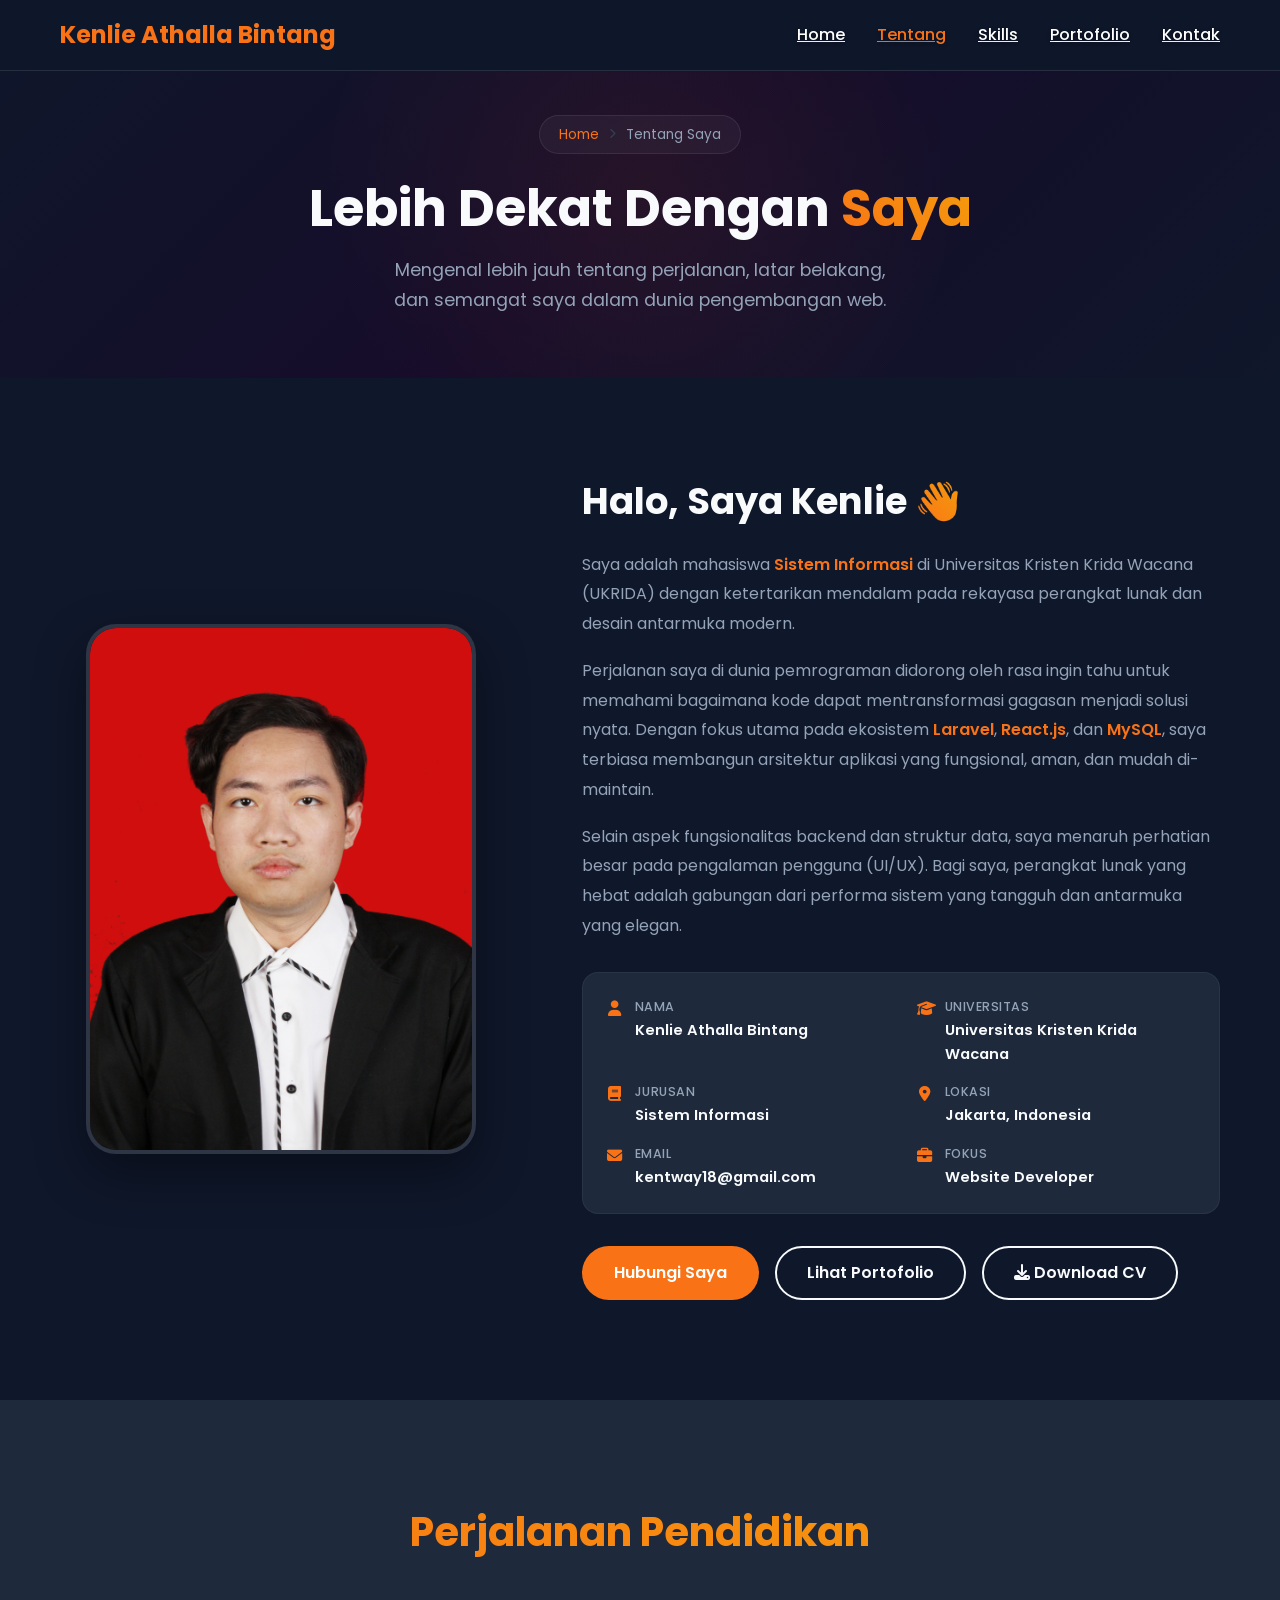
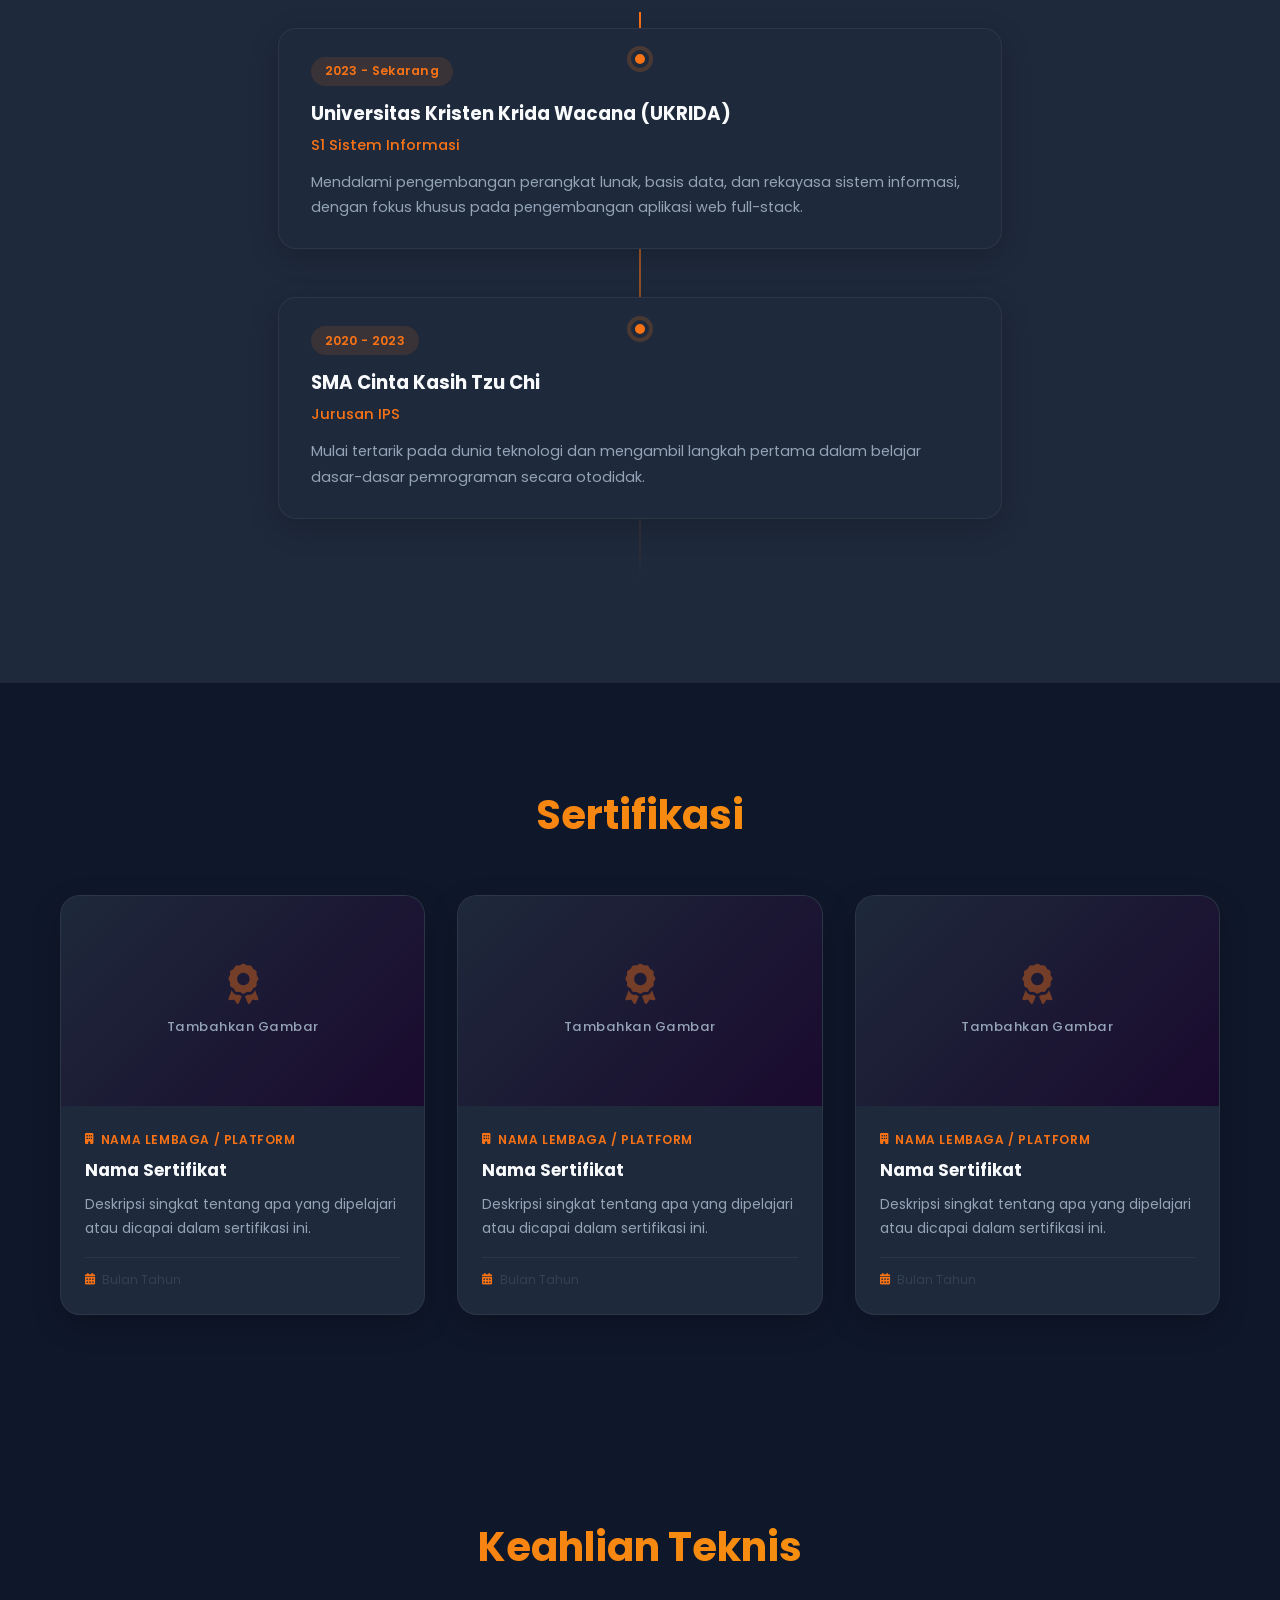
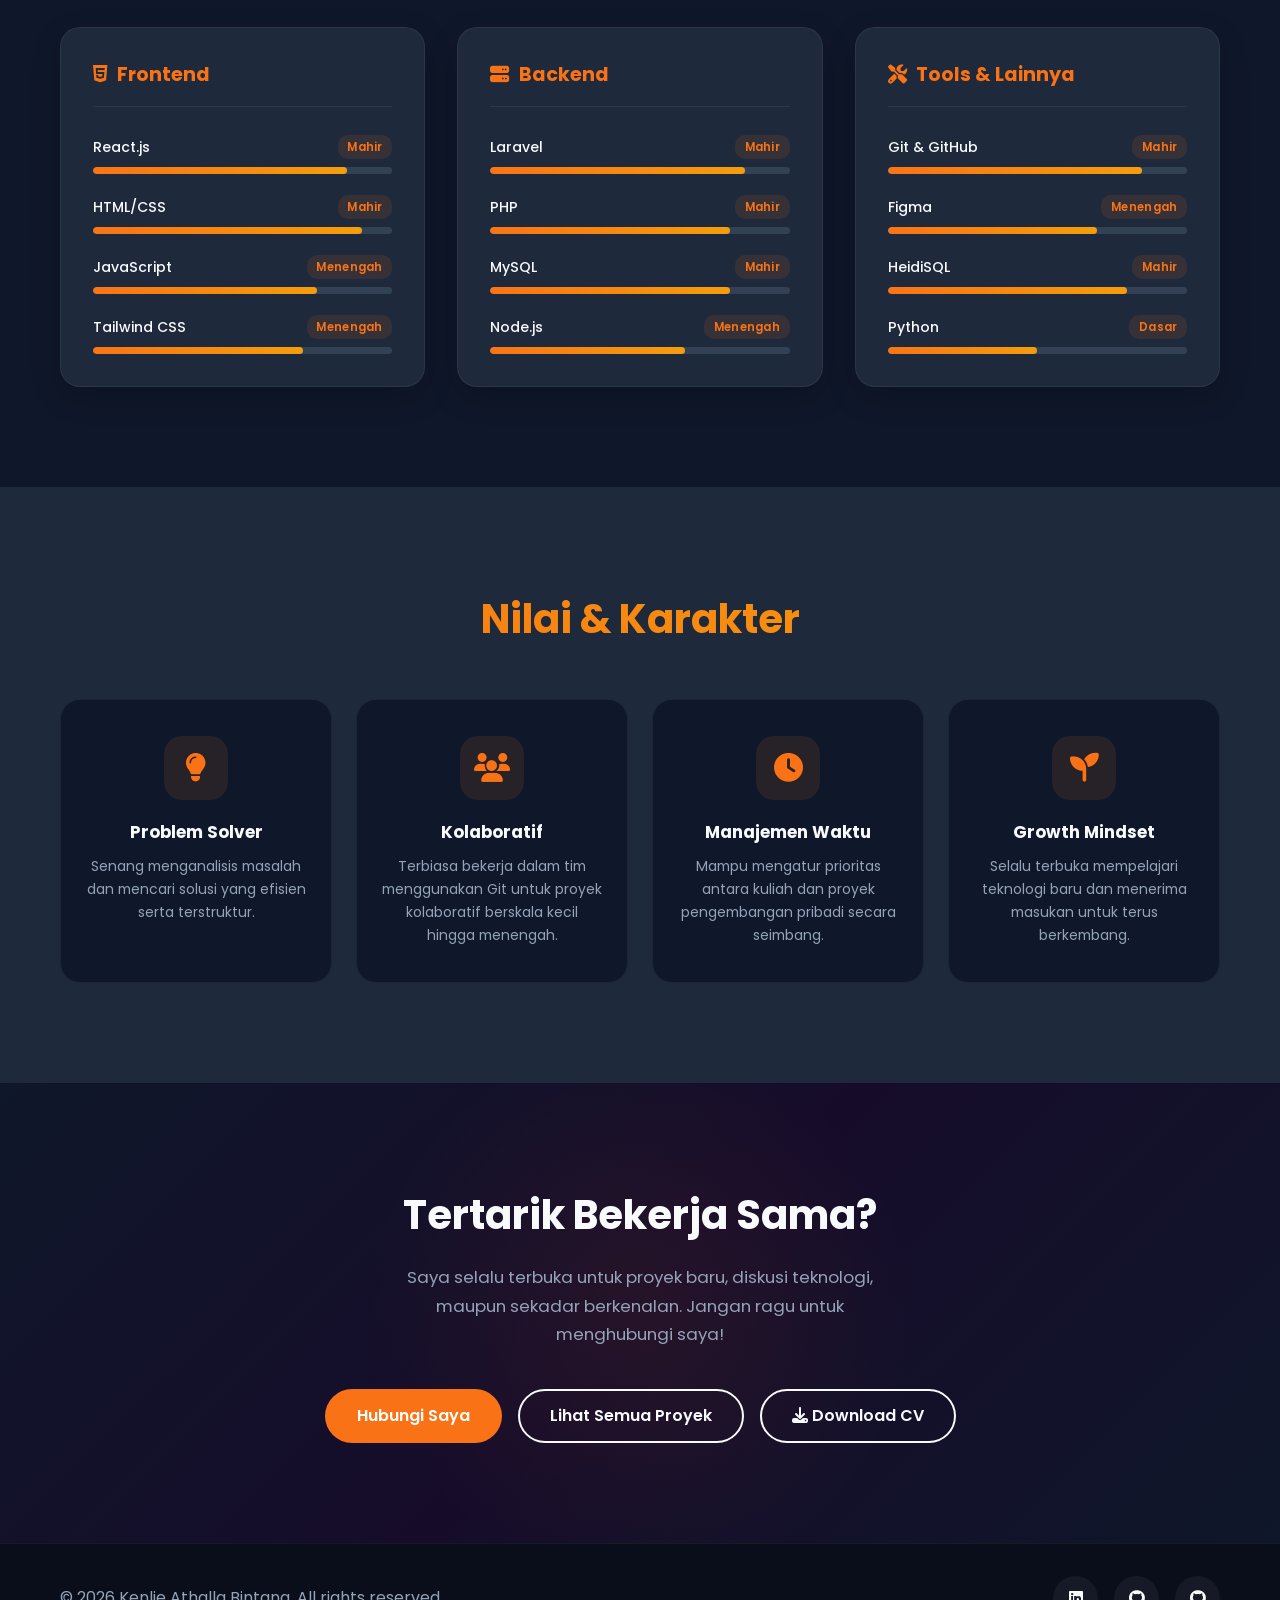
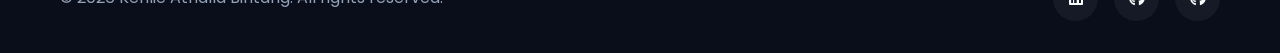
==== about.html @ d8c96e00 "added about and portfolio pages" ====
<!DOCTYPE html>
<html lang="id">
<head>
    <meta charset="UTF-8">
    <meta name="viewport" content="width=device-width, initial-scale=1.0">
    <title>Tentang Saya - Kenlie Athalla Bintang</title>
    <link href="https://cdnjs.cloudflare.com/ajax/libs/font-awesome/6.4.0/css/all.min.css" rel="stylesheet">
    <link rel="stylesheet" href="style.css">
    <link href="https://fonts.googleapis.com/css2?family=Poppins:wght@300;400;500;600;700&display=swap" rel="stylesheet">
</head>
<body>
    <!-- Navbar -->
    <nav class="navbar">
        <div class="nav-container">
            <div class="nav-logo">
                <a href="index.html">Kenlie Athalla Bintang</a>
            </div>
            <ul class="nav-menu">
                <li class="nav-item">
                    <a href="index.html" class="nav-link">Home</a>
                </li>
                <li class="nav-item">
                    <a href="about.html" class="nav-link active-page">Tentang</a>
                </li>
                <li class="nav-item">
                    <a href="index.html#skills" class="nav-link">Skills</a>
                </li>
                <li class="nav-item">
                    <a href="portfolio.html" class="nav-link">Portofolio</a>
                </li>
                <li class="nav-item">
                    <a href="index.html#contact" class="nav-link">Kontak</a>
                </li>
            </ul>
            <div class="hamburger">
                <span class="bar"></span>
                <span class="bar"></span>
                <span class="bar"></span>
            </div>
        </div>
    </nav>

    <!-- Page Hero -->
    <section class="page-hero">
        <div class="page-hero-content container">
            <div class="breadcrumb">
                <a href="index.html">Home</a> <i class="fas fa-chevron-right"></i> <span>Tentang Saya</span>
            </div>
            <h1>Lebih Dekat Dengan <span class="gradient-text">Saya</span></h1>
            <p>Mengenal lebih jauh tentang perjalanan, latar belakang, dan semangat saya dalam dunia pengembangan web.</p>
        </div>
    </section>

    <!-- Bio Section -->
    <section class="about-full-section">
        <div class="container">
            <div class="about-full-grid">
                <div class="about-full-image">
                    <div class="image-wrapper">
                        <img src="Images/Self-potrait/Foto_Kenlie_Jas.jpg" alt="Kenlie Athalla Bintang">
                    </div>
                </div>
                <div class="about-full-text">
                    <h2>Halo, Saya Kenlie <span class="gradient-text">👋</span></h2>
                    <p>
                        Saya adalah mahasiswa <span class="highlight">Sistem Informasi</span> di Universitas Kristen Krida Wacana
                        (UKRIDA) dengan ketertarikan mendalam pada rekayasa perangkat lunak dan desain antarmuka modern.
                    </p>
                    <p>
                        Perjalanan saya di dunia pemrograman didorong oleh rasa ingin tahu untuk memahami bagaimana kode dapat
                        mentransformasi gagasan menjadi solusi nyata. Dengan fokus utama pada ekosistem <span class="highlight">Laravel</span>,
                        <span class="highlight">React.js</span>, dan <span class="highlight">MySQL</span>, saya terbiasa membangun
                        arsitektur aplikasi yang fungsional, aman, dan mudah di-maintain.
                    </p>
                    <p>
                        Selain aspek fungsionalitas backend dan struktur data, saya menaruh perhatian besar pada pengalaman pengguna (UI/UX).
                        Bagi saya, perangkat lunak yang hebat adalah gabungan dari performa sistem yang tangguh dan antarmuka yang elegan.
                    </p>

                    <div class="about-info-grid">
                        <div class="about-info-item">
                            <i class="fas fa-user"></i>
                            <div>
                                <span>Nama</span>
                                <strong>Kenlie Athalla Bintang</strong>
                            </div>
                        </div>
                        <div class="about-info-item">
                            <i class="fas fa-graduation-cap"></i>
                            <div>
                                <span>Universitas</span>
                                <strong>Universitas Kristen Krida Wacana</strong>
                            </div>
                        </div>
                        <div class="about-info-item">
                            <i class="fas fa-book"></i>
                            <div>
                                <span>Jurusan</span>
                                <strong>Sistem Informasi</strong>
                            </div>
                        </div>
                        <div class="about-info-item">
                            <i class="fas fa-map-marker-alt"></i>
                            <div>
                                <span>Lokasi</span>
                                <strong>Jakarta, Indonesia</strong>
                            </div>
                        </div>
                        <div class="about-info-item">
                            <i class="fas fa-envelope"></i>
                            <div>
                                <span>Email</span>
                                <strong>kentway18@gmail.com</strong>
                            </div>
                        </div>
                        <div class="about-info-item">
                            <i class="fas fa-briefcase"></i>
                            <div>
                                <span>Fokus</span>
                                <strong>Website Developer</strong>
                            </div>
                        </div>
                    </div>

                    <div class="about-cta-buttons">
                        <a href="index.html#contact" class="btn btn-primary">Hubungi Saya</a>
                        <a href="portfolio.html" class="btn btn-secondary">Lihat Portofolio</a>
                        <a href="My-CV/CV_Kenlie.pdf" class="btn btn-secondary" download><i class="fas fa-download"></i> Download CV</a>
                    </div>
                </div>
            </div>
        </div>
    </section>

    <!-- Education Timeline -->
    <section class="education-section">
        <div class="container">
            <h2 class="section-title">Perjalanan Pendidikan</h2>
            <div class="timeline">
                <div class="timeline-item">
                    <div class="timeline-dot"></div>
                    <div class="timeline-content">
                        <span class="timeline-period">2023 - Sekarang</span>
                        <h3>Universitas Kristen Krida Wacana (UKRIDA)</h3>
                        <h4>S1 Sistem Informasi</h4>
                        <p>
                            Mendalami pengembangan perangkat lunak, basis data, dan rekayasa sistem informasi, dengan
                            fokus khusus pada pengembangan aplikasi web full-stack.
                        </p>
                    </div>
                </div>
                <div class="timeline-item">
                    <div class="timeline-dot"></div>
                    <div class="timeline-content">
                        <span class="timeline-period">2020 - 2023</span>
                        <h3>SMA Cinta Kasih Tzu Chi</h3>
                        <h4>Jurusan IPS</h4>
                        <p>
                            Mulai tertarik pada dunia teknologi dan mengambil langkah pertama dalam belajar dasar-dasar
                            pemrograman secara otodidak.
                        </p>
                    </div>
                </div>
            </div>
        </div>
    </section>

    <!-- Sertifikasi -->
    <section class="cert-section">
        <div class="container">
            <h2 class="section-title">Sertifikasi</h2>
            <div class="cert-grid">

                <!-- Sertifikat 1 — ganti src dengan path gambar nyata -->
                <div class="cert-card">
                    <div class="cert-img-wrap">
                        <img src="Images/Certificates/cert-1.jpg" alt="Sertifikat 1"
                             onerror="this.style.display='none'; this.nextElementSibling.style.display='flex';">
                        <div class="cert-placeholder">
                            <i class="fas fa-award"></i>
                            <span>Tambahkan Gambar</span>
                        </div>
                    </div>
                    <div class="cert-info">
                        <span class="cert-issuer"><i class="fas fa-building"></i> Nama Lembaga / Platform</span>
                        <h3 class="cert-title">Nama Sertifikat</h3>
                        <p class="cert-desc">Deskripsi singkat tentang apa yang dipelajari atau dicapai dalam sertifikasi ini.</p>
                        <span class="cert-date"><i class="fas fa-calendar-alt"></i> Bulan Tahun</span>
                    </div>
                </div>

                <!-- Sertifikat 2 -->
                <div class="cert-card">
                    <div class="cert-img-wrap">
                        <img src="Images/Certificates/cert-2.jpg" alt="Sertifikat 2"
                             onerror="this.style.display='none'; this.nextElementSibling.style.display='flex';">
                        <div class="cert-placeholder">
                            <i class="fas fa-award"></i>
                            <span>Tambahkan Gambar</span>
                        </div>
                    </div>
                    <div class="cert-info">
                        <span class="cert-issuer"><i class="fas fa-building"></i> Nama Lembaga / Platform</span>
                        <h3 class="cert-title">Nama Sertifikat</h3>
                        <p class="cert-desc">Deskripsi singkat tentang apa yang dipelajari atau dicapai dalam sertifikasi ini.</p>
                        <span class="cert-date"><i class="fas fa-calendar-alt"></i> Bulan Tahun</span>
                    </div>
                </div>

                <!-- Sertifikat 3 -->
                <div class="cert-card">
                    <div class="cert-img-wrap">
                        <img src="Images/Certificates/cert-3.jpg" alt="Sertifikat 3"
                             onerror="this.style.display='none'; this.nextElementSibling.style.display='flex';">
                        <div class="cert-placeholder">
                            <i class="fas fa-award"></i>
                            <span>Tambahkan Gambar</span>
                        </div>
                    </div>
                    <div class="cert-info">
                        <span class="cert-issuer"><i class="fas fa-building"></i> Nama Lembaga / Platform</span>
                        <h3 class="cert-title">Nama Sertifikat</h3>
                        <p class="cert-desc">Deskripsi singkat tentang apa yang dipelajari atau dicapai dalam sertifikasi ini.</p>
                        <span class="cert-date"><i class="fas fa-calendar-alt"></i> Bulan Tahun</span>
                    </div>
                </div>

            </div>
        </div>
    </section>

    <!-- Skills Full -->
    <section class="skills-full-section">
        <div class="container">
            <h2 class="section-title">Keahlian Teknis</h2>
            <div class="skills-full-grid">
                <div class="skill-full-card">
                    <h3><i class="fab fa-html5"></i> Frontend</h3>
                    <div class="skill-item">
                        <div class="skill-item-header">
                            <span>React.js</span>
                            <span class="skill-level-label">Mahir</span>
                        </div>
                        <div class="skill-bar-track"><div class="skill-bar-fill" data-width="85%"></div></div>
                    </div>
                    <div class="skill-item">
                        <div class="skill-item-header">
                            <span>HTML/CSS</span>
                            <span class="skill-level-label">Mahir</span>
                        </div>
                        <div class="skill-bar-track"><div class="skill-bar-fill" data-width="90%"></div></div>
                    </div>
                    <div class="skill-item">
                        <div class="skill-item-header">
                            <span>JavaScript</span>
                            <span class="skill-level-label">Menengah</span>
                        </div>
                        <div class="skill-bar-track"><div class="skill-bar-fill" data-width="75%"></div></div>
                    </div>
                    <div class="skill-item">
                        <div class="skill-item-header">
                            <span>Tailwind CSS</span>
                            <span class="skill-level-label">Menengah</span>
                        </div>
                        <div class="skill-bar-track"><div class="skill-bar-fill" data-width="70%"></div></div>
                    </div>
                </div>

                <div class="skill-full-card">
                    <h3><i class="fas fa-server"></i> Backend</h3>
                    <div class="skill-item">
                        <div class="skill-item-header">
                            <span>Laravel</span>
                            <span class="skill-level-label">Mahir</span>
                        </div>
                        <div class="skill-bar-track"><div class="skill-bar-fill" data-width="85%"></div></div>
                    </div>
                    <div class="skill-item">
                        <div class="skill-item-header">
                            <span>PHP</span>
                            <span class="skill-level-label">Mahir</span>
                        </div>
                        <div class="skill-bar-track"><div class="skill-bar-fill" data-width="80%"></div></div>
                    </div>
                    <div class="skill-item">
                        <div class="skill-item-header">
                            <span>MySQL</span>
                            <span class="skill-level-label">Mahir</span>
                        </div>
                        <div class="skill-bar-track"><div class="skill-bar-fill" data-width="80%"></div></div>
                    </div>
                    <div class="skill-item">
                        <div class="skill-item-header">
                            <span>Node.js</span>
                            <span class="skill-level-label">Menengah</span>
                        </div>
                        <div class="skill-bar-track"><div class="skill-bar-fill" data-width="65%"></div></div>
                    </div>
                </div>

                <div class="skill-full-card">
                    <h3><i class="fas fa-tools"></i> Tools & Lainnya</h3>
                    <div class="skill-item">
                        <div class="skill-item-header">
                            <span>Git & GitHub</span>
                            <span class="skill-level-label">Mahir</span>
                        </div>
                        <div class="skill-bar-track"><div class="skill-bar-fill" data-width="85%"></div></div>
                    </div>
                    <div class="skill-item">
                        <div class="skill-item-header">
                            <span>Figma</span>
                            <span class="skill-level-label">Menengah</span>
                        </div>
                        <div class="skill-bar-track"><div class="skill-bar-fill" data-width="70%"></div></div>
                    </div>
                    <div class="skill-item">
                        <div class="skill-item-header">
                            <span>HeidiSQL</span>
                            <span class="skill-level-label">Mahir</span>
                        </div>
                        <div class="skill-bar-track"><div class="skill-bar-fill" data-width="80%"></div></div>
                    </div>
                    <div class="skill-item">
                        <div class="skill-item-header">
                            <span>Python</span>
                            <span class="skill-level-label">Dasar</span>
                        </div>
                        <div class="skill-bar-track"><div class="skill-bar-fill" data-width="50%"></div></div>
                    </div>
                </div>
            </div>
        </div>
    </section>

    <!-- Achievements / Soft Skills -->
    <section class="achievements-section">
        <div class="container">
            <h2 class="section-title">Nilai &amp; Karakter</h2>
            <div class="achievements-grid">
                <div class="achievement-card">
                    <div class="icon-wrap"><i class="fas fa-lightbulb"></i></div>
                    <h3>Problem Solver</h3>
                    <p>Senang menganalisis masalah dan mencari solusi yang efisien serta terstruktur.</p>
                </div>
                <div class="achievement-card">
                    <div class="icon-wrap"><i class="fas fa-users"></i></div>
                    <h3>Kolaboratif</h3>
                    <p>Terbiasa bekerja dalam tim menggunakan Git untuk proyek kolaboratif berskala kecil hingga menengah.</p>
                </div>
                <div class="achievement-card">
                    <div class="icon-wrap"><i class="fas fa-clock"></i></div>
                    <h3>Manajemen Waktu</h3>
                    <p>Mampu mengatur prioritas antara kuliah dan proyek pengembangan pribadi secara seimbang.</p>
                </div>
                <div class="achievement-card">
                    <div class="icon-wrap"><i class="fas fa-seedling"></i></div>
                    <h3>Growth Mindset</h3>
                    <p>Selalu terbuka mempelajari teknologi baru dan menerima masukan untuk terus berkembang.</p>
                </div>
            </div>
        </div>
    </section>

    <!-- CTA Section -->
    <section class="about-cta-section">
        <div class="container about-cta-content">
            <h2>Tertarik Bekerja Sama?</h2>
            <p>Saya selalu terbuka untuk proyek baru, diskusi teknologi, maupun sekadar berkenalan. Jangan ragu untuk menghubungi saya!</p>
            <div class="cta-buttons">
                <a href="index.html#contact" class="btn btn-primary">Hubungi Saya</a>
                <a href="portfolio.html" class="btn btn-secondary">Lihat Semua Proyek</a>
                <a href="My-CV/CV_Kenlie.pdf" class="btn btn-secondary" download><i class="fas fa-download"></i> Download CV</a>
            </div>
        </div>
    </section>

    <!-- Footer -->
    <footer class="footer">
        <div class="container">
            <div class="footer-content">
                <p>&copy; 2026 Kenlie Athalla Bintang. All rights reserved.</p>
                <div class="social-links">
                    <a href="https://www.linkedin.com/in/kenlie-athalla-bintang"><i class="fab fa-linkedin"></i></a>
                    <a href="https://github.com/Kenlie422023014"><i class="fab fa-github"></i></a>
                    <a href="https://github.com/Flamez18"><i class="fab fa-github"></i></a>
                </div>
            </div>
        </div>
    </footer>

    <script>
        // Mobile Navigation Toggle
        const hamburger = document.querySelector('.hamburger');
        const navMenu = document.querySelector('.nav-menu');

        hamburger.addEventListener('click', () => {
            hamburger.classList.toggle('active');
            navMenu.classList.toggle('active');
        });

        document.querySelectorAll('.nav-link').forEach(n => n.addEventListener('click', () => {
            hamburger.classList.remove('active');
            navMenu.classList.remove('active');
        }));

        // Navbar scroll effect
        window.addEventListener('scroll', () => {
            const navbar = document.querySelector('.navbar');
            navbar.classList.toggle('scrolled', window.scrollY > 50);
        });

        // Animate skill bars on scroll (triggered by IntersectionObserver)
        const skillObserver = new IntersectionObserver((entries) => {
            entries.forEach(entry => {
                if (entry.isIntersecting) {
                    entry.target.querySelectorAll('.skill-bar-fill').forEach(fill => {
                        fill.style.width = fill.getAttribute('data-width') || '0%';
                    });
                    skillObserver.unobserve(entry.target);
                }
            });
        }, { threshold: 0.3 });

        document.querySelectorAll('.skill-full-card').forEach(card => skillObserver.observe(card));
    </script>
</body>
</html>
---- style.css ----
/* =========================================
   Variabel Tema Gelap (Midnight Orange)
========================================= */
:root {
    --bg-main: #0f172a;       /* Latar belakang utama (Sangat gelap) */
    --bg-alt: #1e293b;        /* Latar belakang alternatif untuk section */
    --bg-card: #1e293b;       /* Latar belakang kartu/form */
    --text-main: #f8fafc;     /* Teks utama (Putih pudar) */
    --text-muted: #94a3b8;    /* Teks redup */
    --primary: #f97316;       /* Warna aksen utama (Orange YuzuGo) */
    --primary-hover: #ea580c; /* Orange lebih gelap untuk efek hover */
    --accent-gradient: linear-gradient(45deg, #f97316, #f59e0b);
    --border-color: #334155;
}

* {
    margin: 0;
    padding: 0;
    box-sizing: border-box;
}

body {
    font-family: 'Poppins', sans-serif;
    line-height: 1.6;
    color: var(--text-main);
    background-color: var(--bg-main);
    overflow-x: hidden;
}

.container {
    max-width: 1200px;
    margin: 0 auto;
    padding: 0 20px;
}

/* =========================================
   Navbar
========================================= */
.navbar {
    position: fixed;
    top: 0;
    width: 100%;
    background: rgba(15, 23, 42, 0.98);
    backdrop-filter: blur(10px);
    z-index: 1000;
    padding: 1rem 0;
    transition: all 0.3s ease;
    border-bottom: 1px solid rgba(255, 255, 255, 0.1);
}

.nav-container {
    max-width: 1200px;
    margin: 0 auto;
    padding: 0 20px;
    display: flex;
    justify-content: space-between;
    align-items: center;
}

.nav-logo a {
    font-size: 1.5rem;
    font-weight: 700;
    color: var(--primary);
    text-decoration: none;
}

.nav-menu {
    display: flex;
    list-style: none;
    gap: 2rem;
}

.nav-link {
    color: #ffffff !important; /* Paksa warna putih terang */
    font-size: 1rem;
    font-weight: 500;
    opacity: 1 !important; /* Pastikan tidak transparan */
    text-shadow: 0 2px 4px rgba(0,0,0,0.3); /* Tambahkan bayangan agar lebih tajam */
}

.nav-link:hover {
    color: #f97316 !important; /* Berubah jadi orange saat disentuh kursor */
}

.nav-link::after {
    content: '';
    position: absolute;
    width: 0;
    height: 2px;
    bottom: -5px;
    left: 0;
    background: var(--primary);
    transition: width 0.3s ease;
}

.nav-link:hover::after {
    width: 100%;
}

.hamburger {
    display: none;
    flex-direction: column;
    cursor: pointer;
}

.bar {
    width: 25px;
    height: 3px;
    background: var(--text-main);
    margin: 3px 0;
    transition: 0.3s;
}

/* =========================================
   Hero Section & Image Fixes
========================================= */
.hero {
    min-height: 100vh;
    display: flex;
    align-items: center;
    background: var(--bg-main);
    padding-top: 80px;
}

.hero-container {
    max-width: 1200px;
    margin: 0 auto;
    padding: 0 20px;
    display: grid;
    grid-template-columns: 1.2fr 0.8fr; /* Teks sedikit lebih lebar */
    gap: 4rem;
    align-items: center;
}

.hero-title {
    font-size: 3.5rem;
    font-weight: 700;
    margin-bottom: 1.5rem;
    line-height: 1.2;
}

.gradient-text {
    background: var(--accent-gradient);
    -webkit-background-clip: text;
    -webkit-text-fill-color: transparent;
    background-clip: text;
}

.hero-subtitle {
    font-size: 1.2rem;
    margin-bottom: 2rem;
    color: var(--text-muted);
}

.hero-buttons {
    display: flex;
    gap: 1rem;
}

.btn {
    padding: 12px 30px;
    border-radius: 50px;
    text-decoration: none;
    font-weight: 600;
    transition: all 0.3s ease;
    border: 2px solid transparent;
    display: inline-block;
}

.btn-primary {
    background: var(--primary);
    color: white;
}

.btn-primary:hover {
    background: transparent;
    color: var(--primary);
    border-color: var(--primary);
    transform: translateY(-2px);
}

.btn-secondary {
    background: transparent;
    color: var(--text-main);
    border-color: var(--text-main);
}

.btn-secondary:hover {
    background: var(--text-main);
    color: var(--bg-main);
}

/* Container Gambar Responsif */
.hero-image, .about-image {
    display: flex;
    justify-content: center;
    align-items: center;
}

/* Container Gambar Hero */
.image-wrapper {
    width: 100%;
    max-width: 400px; /* Batas lebar maksimal */
    height: 500px;    /* Batas tinggi maksimal agar tidak menabrak navbar */
    display: flex;
    justify-content: center;
    align-items: center;
    overflow: hidden;
    border-radius: 30px;
    background: rgba(255, 255, 255, 0.03); /* Background tipis agar terlihat rapi */
    box-shadow: 0 20px 50px rgba(0,0,0,0.4);
    border: 4px solid rgba(255, 255, 255, 0.1);
}

.img-hero {
    width: 100%;
    height: 100%;
    /* Menggunakan contain agar seluruh foto Kenlie terlihat 
       tanpa terpotong dan tetap berada di dalam kotak 500px */
    object-fit: contain; 
    display: block;
}

/* =========================================
   Section Common
========================================= */
section {
    padding: 100px 0;
}

.section-title {
    font-size: 2.5rem;
    text-align: center;
    margin-bottom: 3rem;
    background: var(--accent-gradient);
    -webkit-background-clip: text;
    -webkit-text-fill-color: transparent;
    background-clip: text;
}

/* =========================================
   About Section
========================================= */
.about {
    background: var(--bg-alt);
}

.about-content {
    display: grid;
    grid-template-columns: 1fr 1fr;
    gap: 4rem;
    align-items: flex-start;
}

.about-text p {
    font-size: 1.1rem;
    margin-bottom: 2rem;
    color: var(--text-muted);
}

.about-stats {
    display: flex;
    gap: 2rem;
}

.stat {
    text-align: center;
}

.stat h3 {
    font-size: 2rem;
    color: var(--primary);
    margin-bottom: 0.5rem;
}

.stat p {
    color: var(--text-muted);
    font-size: 0.9rem;
    margin: 0;
}

/* Container Gambar About */
.image-wrapper.large {
    width: 100%;
    max-width: 350px;
    height: 450px; /* Kita batasi tingginya agar tidak terlalu memanjang ke bawah */
    display: flex;
    justify-content: center;
    align-items: center;
    border-radius: 20px;
    background: rgba(15, 23, 42, 0.5); /* Background samar jika foto lebih ramping dari kotaknya */
}

.img-about {
    width: 100%;
    height: 100%;
    max-height: 450px;
    border-radius: 20px;
    object-fit: contain; /* Ini kuncinya: Menampilkan 100% foto utuh tanpa memotong */
}

/* =========================================
   Skills Section
========================================= */
.skills {
    background: var(--bg-main);
}

.skills-grid {
    display: grid;
    grid-template-columns: repeat(auto-fit, minmax(320px, 1fr));
    gap: 2rem;
}

.skill-category {
    background: var(--bg-card);
    padding: 2rem;
    border-radius: 20px;
    box-shadow: 0 10px 30px rgba(0,0,0,0.2);
    border: 1px solid rgba(255, 255, 255, 0.05);
}

.skill-category h3 {
    font-size: 1.5rem;
    margin-bottom: 1.5rem;
    color: var(--primary);
}

.skill-category h3 i {
    margin-right: 0.5rem;
}

.skill-bar {
    margin-bottom: 1rem;
}

.skill-bar span {
    display: block;
    margin-bottom: 0.5rem;
    font-weight: 500;
}

.progress {
    height: 8px;
    background: var(--border-color);
    border-radius: 4px;
    overflow: hidden;
    position: relative;
}

.progress::after {
    content: '';
    position: absolute;
    top: 0;
    left: 0;
    height: 100%;
    background: var(--accent-gradient);
    border-radius: 4px;
    width: 0;
    transition: width 2s ease-in-out;
}

.skill-tags {
    display: flex;
    flex-wrap: wrap;
    gap: 0.5rem;
}

.tag {
    background: var(--border-color);
    color: var(--text-main);
    padding: 0.5rem 1rem;
    border-radius: 20px;
    font-size: 0.9rem;
    font-weight: 500;
}

/* =========================================
   Portfolio Section
========================================= */
.portfolio {
    background: var(--bg-alt);
}

.portfolio-grid {
    display: grid;
    grid-template-columns: repeat(auto-fit, minmax(320px, 1fr));
    gap: 2rem;
}

.portfolio-card {
    position: relative;
    border-radius: 20px;
    overflow: hidden;
    background: var(--bg-card);
    box-shadow: 0 10px 30px rgba(0,0,0,0.2);
    transition: transform 0.3s ease;
    border: 1px solid rgba(255, 255, 255, 0.05);
}

.portfolio-card:hover {
    transform: translateY(-10px);
}

.portfolio-card img {
    width: 100%;
    height: 250px;
    object-fit: cover;
}

.portfolio-overlay {
    position: absolute;
    bottom: 0;
    left: 0;
    right: 0;
    background: linear-gradient(transparent, rgba(15, 23, 42, 0.95));
    color: white;
    padding: 2rem;
    transform: translateY(100%);
    transition: transform 0.3s ease;
}

.portfolio-card:hover .portfolio-overlay {
    transform: translateY(0);
}

.tech-stack {
    font-size: 0.85rem;
    color: var(--primary);
    margin: 0.5rem 0;
}

.portfolio-links {
    display: flex;
    gap: 1rem;
    margin-top: 1rem;
}

.link {
    width: 45px;
    height: 45px;
    background: rgba(255, 255, 255, 0.1);
    border-radius: 50%;
    display: flex;
    align-items: center;
    justify-content: center;
    color: white;
    text-decoration: none;
    transition: all 0.3s ease;
    backdrop-filter: blur(10px);
}

.link:hover {
    background: var(--primary);
    transform: translateY(-3px);
}

/* Memastikan area gambar portofolio selalu terlihat */
.portfolio-card img {
    width: 100%;
    height: 200px;
    object-fit: cover;
    display: block;
    background-color: #1e293b; /* Warna cadangan jika gambar gagal load */
}

/* =========================================
   Contact Section
========================================= */
.contact {
    padding: 100px 0;
    background-color: var(--bg-main);
    text-align: center; /* Membuat judul ke tengah */
}

.contact-center-wrapper {
    display: flex;
    justify-content: center;
    align-items: center;
    gap: 50px; /* Jarak antar item kontak */
    margin-top: 50px;
    flex-wrap: wrap; /* Agar responsif di HP */
}

.contact-info-item {
    display: flex;
    flex-direction: column; /* Icon di atas, teks di bawah */
    align-items: center;
    gap: 15px;
    min-width: 200px;
}

.contact-info-item i {
    font-size: 2rem;
    color: var(--primary);
    background: rgba(249, 115, 22, 0.1);
    padding: 20px;
    border-radius: 50%;
    transition: 0.3s;
}

.contact-info-item:hover i {
    transform: translateY(-10px);
    background: var(--primary);
    color: white;
}

.info-text span {
    display: block;
    font-weight: bold;
    color: var(--primary);
    text-transform: uppercase;
    font-size: 0.8rem;
    letter-spacing: 1px;
}

.info-text p {
    color: var(--text-main);
    font-size: 1.1rem;
    margin-top: 5px;
}


/* =========================================
   Footer
========================================= */
.footer {
    background: #090e1a; /* Sangat gelap */
    color: var(--text-muted);
    text-align: center;
    padding: 2rem 0;
    border-top: 1px solid rgba(255, 255, 255, 0.05);
}

.footer-content {
    display: flex;
    justify-content: space-between;
    align-items: center;
}

.social-links {
    display: flex;
    gap: 1rem;
}

.social-links a {
    width: 45px;
    height: 45px;
    background: rgba(255, 255, 255, 0.05);
    border-radius: 50%;
    display: flex;
    align-items: center;
    justify-content: center;
    color: var(--text-main);
    text-decoration: none;
    transition: all 0.3s ease;
}

.social-links a:hover {
    background: var(--primary);
    color: white;
    transform: translateY(-3px);
}

/* =========================================
   Responsive Breakpoints
========================================= */
@media (max-width: 768px) {
    .hamburger {
        display: flex;
    }
    
    .nav-menu {
        position: fixed;
        left: -100%;
        top: 70px;
        flex-direction: column;
        background-color: var(--bg-alt);
        width: 100%;
        text-align: center;
        transition: 0.3s;
        box-shadow: 0 10px 27px rgba(0,0,0,0.5);
        padding: 2rem 0;
        border-bottom: 1px solid rgba(255, 255, 255, 0.05);
    }
    
    .nav-menu.active {
        left: 0;
    }
    
    .hero-container, .about-content, .contact-content {
        grid-template-columns: 1fr;
        text-align: center;
        gap: 2rem;
    }

    .image-wrapper, .image-wrapper.large {
        max-width: 280px;
        margin: 0 auto;
    }
    
    .hero-title {
        font-size: 2.5rem;
    }
    
    .about-stats {
        justify-content: center;
    }
    
    .hero-buttons {
        justify-content: center;
        flex-wrap: wrap;
    }

    .contact-item {
        justify-content: center;
        text-align: center;
        flex-direction: column;
        align-items: center;
    }
    
    .footer-content {
        flex-direction: column;
        gap: 1rem;
    }
}

/* Responsif: Perkecil di HP agar tidak memenuhi layar */
@media (max-width: 768px) {
    .image-wrapper {
        height: 350px;
        max-width: 280px;
        margin: 0 auto;
    }
}

/* =========================================
   Index - Tombol Learn More & Portfolio Header
========================================= */
.btn-learn-more {
    display: inline-flex;
    align-items: center;
    gap: 0.5rem;
    margin-top: 1.5rem;
    color: var(--primary);
    text-decoration: none;
    font-weight: 600;
    font-size: 0.95rem;
    transition: gap 0.3s ease;
}

.btn-learn-more:hover {
    gap: 1rem;
}

.btn-learn-more i {
    font-size: 0.85rem;
    transition: transform 0.3s ease;
}

.btn-learn-more:hover i {
    transform: translateX(5px);
}

.portfolio-section-header {
    display: flex;
    justify-content: space-between;
    align-items: center;
    margin-bottom: 3rem;
    padding: 0 2rem;
}

.portfolio-section-header h2 {
    font-size: 2.5rem;
    font-weight: 700;
    background: var(--accent-gradient);
    -webkit-background-clip: text;
    -webkit-text-fill-color: transparent;
    background-clip: text;
}

.btn-view-all {
    display: inline-flex;
    align-items: center;
    gap: 0.5rem;
    padding: 0.7rem 1.5rem;
    border: 2px solid var(--primary);
    color: var(--primary);
    border-radius: 50px;
    text-decoration: none;
    font-weight: 600;
    font-size: 0.9rem;
    white-space: nowrap;
    transition: all 0.3s ease;
}

.btn-view-all:hover {
    background: var(--primary);
    color: white;
    transform: translateY(-2px);
}

/* =========================================
   Shared - Inner Page Hero
========================================= */
.page-hero {
    min-height: 42vh;
    display: flex;
    align-items: center;
    justify-content: center;
    background: linear-gradient(135deg, var(--bg-main) 0%, #160c2a 50%, var(--bg-main) 100%);
    padding-top: 100px;
    padding-bottom: 3rem;
    position: relative;
    overflow: hidden;
    text-align: center;
}

.page-hero::before {
    content: '';
    position: absolute;
    width: 700px;
    height: 700px;
    background: radial-gradient(circle, rgba(249, 115, 22, 0.07) 0%, transparent 65%);
    top: 50%;
    left: 50%;
    transform: translate(-50%, -50%);
    pointer-events: none;
}

.page-hero-content {
    position: relative;
    z-index: 1;
}

.page-hero h1 {
    font-size: 3.2rem;
    font-weight: 700;
    margin-bottom: 1rem;
    line-height: 1.2;
}

.page-hero p {
    color: var(--text-muted);
    font-size: 1.1rem;
    max-width: 520px;
    margin: 0 auto;
    line-height: 1.7;
}

.breadcrumb {
    display: inline-flex;
    align-items: center;
    gap: 0.6rem;
    color: var(--text-muted);
    font-size: 0.85rem;
    margin-bottom: 1.5rem;
    background: rgba(255,255,255,0.04);
    padding: 0.5rem 1.2rem;
    border-radius: 50px;
    border: 1px solid rgba(255,255,255,0.08);
}

.breadcrumb a {
    color: var(--primary);
    text-decoration: none;
    transition: opacity 0.2s;
}

.breadcrumb a:hover {
    opacity: 0.8;
}

.breadcrumb i {
    font-size: 0.65rem;
    color: var(--border-color);
}

.nav-link.active-page {
    color: var(--primary) !important;
}

/* =========================================
   About Page - Bio Section
========================================= */
.about-full-section {
    background: var(--bg-main);
}

.about-full-grid {
    display: grid;
    grid-template-columns: 0.9fr 1.3fr;
    gap: 5rem;
    align-items: center;
}

.about-full-image {
    display: flex;
    justify-content: center;
}

.about-full-image .image-wrapper {
    height: 530px;
    max-width: 390px;
    width: 100%;
}

.about-full-image .image-wrapper img {
    width: 100%;
    height: 100%;
    object-fit: cover;
    border-radius: 26px;
    display: block;
}

.about-full-text h2 {
    font-size: 2.3rem;
    font-weight: 700;
    margin-bottom: 1.5rem;
    line-height: 1.3;
}

.about-full-text p {
    color: var(--text-muted);
    font-size: 1rem;
    line-height: 1.85;
    margin-bottom: 1.1rem;
}

.about-full-text .highlight {
    color: var(--primary);
    font-weight: 600;
}

.about-info-grid {
    display: grid;
    grid-template-columns: 1fr 1fr;
    gap: 1rem 2rem;
    margin: 2rem 0;
    padding: 1.5rem;
    background: var(--bg-alt);
    border-radius: 16px;
    border: 1px solid rgba(255,255,255,0.05);
}

.about-info-item {
    display: flex;
    align-items: flex-start;
    gap: 0.75rem;
}

.about-info-item i {
    color: var(--primary);
    font-size: 0.95rem;
    margin-top: 4px;
    flex-shrink: 0;
    width: 16px;
    text-align: center;
}

.about-info-item span {
    color: var(--text-muted);
    font-size: 0.78rem;
    display: block;
    text-transform: uppercase;
    letter-spacing: 0.5px;
    font-weight: 500;
}

.about-info-item strong {
    color: var(--text-main);
    font-size: 0.92rem;
    font-weight: 600;
    display: block;
    margin-top: 2px;
}

.about-cta-buttons {
    display: flex;
    gap: 1rem;
    flex-wrap: wrap;
    margin-top: 2rem;
}

/* =========================================
   Education Timeline
========================================= */
.education-section {
    background: var(--bg-alt);
}

.timeline {
    position: relative;
    max-width: 820px;
    margin: 0 auto;
    padding: 1rem 0;
}

.timeline::before {
    content: '';
    position: absolute;
    left: 50%;
    transform: translateX(-50%);
    width: 2px;
    height: 100%;
    background: linear-gradient(to bottom, var(--primary), transparent);
    top: 0;
}

.timeline-item {
    display: flex;
    align-items: flex-start;
    gap: 0;
    margin-bottom: 3rem;
    position: relative;
}

.timeline-content {
    flex: 1;
    background: var(--bg-card);
    padding: 1.75rem 2rem;
    border-radius: 18px;
    border: 1px solid rgba(255, 255, 255, 0.06);
    box-shadow: 0 8px 30px rgba(0,0,0,0.2);
    transition: transform 0.3s ease, border-color 0.3s ease;
    margin: 0 3rem;
}

.timeline-content:hover {
    transform: translateY(-5px);
    border-color: rgba(249, 115, 22, 0.25);
}

.timeline-dot {
    position: absolute;
    left: 50%;
    transform: translateX(-50%);
    width: 18px;
    height: 18px;
    background: var(--primary);
    border-radius: 50%;
    border: 4px solid var(--bg-alt);
    box-shadow: 0 0 0 4px rgba(249, 115, 22, 0.2);
    top: 1.4rem;
    z-index: 1;
    flex-shrink: 0;
}

.timeline-period {
    display: inline-block;
    background: rgba(249, 115, 22, 0.12);
    color: var(--primary);
    padding: 0.28rem 0.85rem;
    border-radius: 20px;
    font-size: 0.78rem;
    font-weight: 600;
    margin-bottom: 0.8rem;
    letter-spacing: 0.3px;
}

.timeline-content h3 {
    font-size: 1.15rem;
    font-weight: 700;
    margin-bottom: 0.35rem;
    color: var(--text-main);
}

.timeline-content h4 {
    color: var(--primary);
    font-size: 0.92rem;
    font-weight: 500;
    margin-bottom: 0.8rem;
}

.timeline-content p {
    color: var(--text-muted);
    font-size: 0.9rem;
    line-height: 1.75;
}

/* =========================================
   Skills Full (About Page)
========================================= */
.skills-full-section {
    background: var(--bg-main);
}

.skills-full-grid {
    display: grid;
    grid-template-columns: repeat(auto-fit, minmax(320px, 1fr));
    gap: 2rem;
}

.skill-full-card {
    background: var(--bg-card);
    padding: 2rem;
    border-radius: 20px;
    border: 1px solid rgba(255,255,255,0.06);
    box-shadow: 0 10px 30px rgba(0,0,0,0.2);
    transition: transform 0.3s ease;
}

.skill-full-card:hover {
    transform: translateY(-4px);
}

.skill-full-card h3 {
    font-size: 1.2rem;
    color: var(--primary);
    margin-bottom: 1.75rem;
    display: flex;
    align-items: center;
    gap: 0.6rem;
    padding-bottom: 1rem;
    border-bottom: 1px solid rgba(255,255,255,0.06);
}

.skill-item {
    margin-bottom: 1.3rem;
}

.skill-item:last-child {
    margin-bottom: 0;
}

.skill-item-header {
    display: flex;
    justify-content: space-between;
    align-items: center;
    margin-bottom: 0.5rem;
}

.skill-item-header span:first-child {
    font-size: 0.88rem;
    font-weight: 500;
    color: var(--text-main);
}

.skill-level-label {
    font-size: 0.72rem;
    color: var(--primary);
    font-weight: 600;
    background: rgba(249, 115, 22, 0.1);
    padding: 0.18rem 0.6rem;
    border-radius: 10px;
    letter-spacing: 0.3px;
}

.skill-bar-track {
    height: 7px;
    background: var(--border-color);
    border-radius: 4px;
    overflow: hidden;
}

.skill-bar-fill {
    height: 100%;
    background: var(--accent-gradient);
    border-radius: 4px;
    width: 0;
    transition: width 1.5s cubic-bezier(0.4, 0, 0.2, 1);
}

/* =========================================
   Achievements / Soft Skills (About Page)
========================================= */
.achievements-section {
    background: var(--bg-alt);
}

.achievements-grid {
    display: grid;
    grid-template-columns: repeat(auto-fit, minmax(220px, 1fr));
    gap: 1.5rem;
}

.achievement-card {
    background: var(--bg-main);
    padding: 2.2rem 1.5rem;
    border-radius: 20px;
    text-align: center;
    border: 1px solid rgba(255,255,255,0.06);
    transition: transform 0.3s ease, border-color 0.3s ease, box-shadow 0.3s ease;
}

.achievement-card:hover {
    transform: translateY(-7px);
    border-color: rgba(249, 115, 22, 0.3);
    box-shadow: 0 20px 40px rgba(0,0,0,0.3);
}

.achievement-card .icon-wrap {
    width: 64px;
    height: 64px;
    background: rgba(249, 115, 22, 0.1);
    border-radius: 18px;
    display: flex;
    align-items: center;
    justify-content: center;
    margin: 0 auto 1.2rem;
    transition: background 0.3s ease;
}

.achievement-card:hover .icon-wrap {
    background: rgba(249, 115, 22, 0.2);
}

.achievement-card i {
    font-size: 1.8rem;
    color: var(--primary);
}

.achievement-card h3 {
    font-size: 1.05rem;
    font-weight: 700;
    margin-bottom: 0.6rem;
    color: var(--text-main);
}

.achievement-card p {
    color: var(--text-muted);
    font-size: 0.87rem;
    line-height: 1.65;
}

/* =========================================
   About CTA Section
========================================= */
.about-cta-section {
    background: linear-gradient(135deg, var(--bg-main) 0%, #160c2a 50%, var(--bg-main) 100%);
    text-align: center;
    position: relative;
    overflow: hidden;
}

.about-cta-section::before {
    content: '';
    position: absolute;
    width: 600px;
    height: 600px;
    background: radial-gradient(circle, rgba(249, 115, 22, 0.07) 0%, transparent 65%);
    top: 50%;
    left: 50%;
    transform: translate(-50%, -50%);
    pointer-events: none;
}

.about-cta-content {
    position: relative;
    z-index: 1;
}

.about-cta-content h2 {
    font-size: 2.5rem;
    font-weight: 700;
    margin-bottom: 1rem;
}

.about-cta-content p {
    color: var(--text-muted);
    font-size: 1.05rem;
    margin-bottom: 2.5rem;
    max-width: 520px;
    margin-left: auto;
    margin-right: auto;
    line-height: 1.7;
}

.cta-buttons {
    display: flex;
    gap: 1rem;
    justify-content: center;
    flex-wrap: wrap;
}

/* =========================================
   Portfolio Full Page
========================================= */
.portfolio-page-main {
    background: var(--bg-main);
    min-height: 60vh;
}

.filter-bar {
    display: flex;
    justify-content: center;
    flex-wrap: wrap;
    gap: 0.75rem;
    margin-bottom: 3.5rem;
}

.filter-btn {
    padding: 0.6rem 1.5rem;
    border: 2px solid var(--border-color);
    background: transparent;
    color: var(--text-muted);
    border-radius: 50px;
    font-family: 'Poppins', sans-serif;
    font-size: 0.88rem;
    font-weight: 500;
    cursor: pointer;
    transition: all 0.3s ease;
}

.filter-btn:hover {
    border-color: rgba(249, 115, 22, 0.5);
    color: var(--text-main);
}

.filter-btn.active {
    border-color: var(--primary);
    color: var(--primary);
    background: rgba(249, 115, 22, 0.08);
}

.portfolio-full-grid {
    display: grid;
    grid-template-columns: repeat(auto-fill, minmax(340px, 1fr));
    gap: 2.5rem;
}

.portfolio-full-card {
    background: var(--bg-card);
    border-radius: 20px;
    overflow: hidden;
    border: 1px solid rgba(255,255,255,0.06);
    box-shadow: 0 10px 30px rgba(0,0,0,0.2);
    transition: transform 0.35s ease, box-shadow 0.35s ease, opacity 0.3s ease;
    display: flex;
    flex-direction: column;
}

.portfolio-full-card:hover {
    transform: translateY(-8px);
    box-shadow: 0 22px 55px rgba(0,0,0,0.35);
}

.portfolio-full-card.hidden {
    display: none;
}

.pf-card-image {
    width: 100%;
    height: 220px;
    object-fit: cover;
    display: block;
    background-color: var(--bg-alt);
}

.pf-card-body {
    padding: 1.75rem;
    flex: 1;
    display: flex;
    flex-direction: column;
}

.pf-card-category {
    display: inline-block;
    background: rgba(249, 115, 22, 0.12);
    color: var(--primary);
    padding: 0.25rem 0.85rem;
    border-radius: 20px;
    font-size: 0.73rem;
    font-weight: 600;
    text-transform: uppercase;
    letter-spacing: 0.6px;
    margin-bottom: 1rem;
}

.pf-card-body h3 {
    font-size: 1.25rem;
    font-weight: 700;
    margin-bottom: 0.7rem;
    color: var(--text-main);
}

.pf-card-body p {
    color: var(--text-muted);
    font-size: 0.88rem;
    line-height: 1.75;
    flex: 1;
    margin-bottom: 1.25rem;
}

.pf-tech-tags {
    display: flex;
    flex-wrap: wrap;
    gap: 0.4rem;
    margin-bottom: 1.5rem;
}

.pf-tech-tag {
    background: var(--border-color);
    color: var(--text-muted);
    padding: 0.28rem 0.75rem;
    border-radius: 12px;
    font-size: 0.75rem;
    font-weight: 500;
}

.pf-card-links {
    display: flex;
    gap: 0.75rem;
    margin-top: auto;
}

.pf-link-btn {
    display: inline-flex;
    align-items: center;
    gap: 0.5rem;
    padding: 0.6rem 1.2rem;
    border-radius: 50px;
    text-decoration: none;
    font-size: 0.83rem;
    font-weight: 600;
    transition: all 0.3s ease;
}

.pf-link-btn.primary {
    background: var(--primary);
    color: white;
}

.pf-link-btn.primary:hover {
    background: var(--primary-hover);
    transform: translateY(-2px);
}

.pf-link-btn.secondary {
    background: transparent;
    color: var(--text-main);
    border: 1.5px solid var(--border-color);
}

.pf-link-btn.secondary:hover {
    border-color: var(--primary);
    color: var(--primary);
    transform: translateY(-2px);
}

/* Coming Soon Card */
.pf-card-coming-soon {
    display: flex;
    flex-direction: column;
    align-items: center;
    justify-content: center;
    min-height: 400px;
    background: var(--bg-card);
    border-radius: 20px;
    border: 2px dashed var(--border-color);
    text-align: center;
    padding: 2.5rem;
    transition: border-color 0.3s ease;
    cursor: default;
}

.pf-card-coming-soon:hover {
    border-color: rgba(249, 115, 22, 0.4);
}

.pf-card-coming-soon .cs-icon {
    width: 72px;
    height: 72px;
    background: rgba(255,255,255,0.03);
    border-radius: 20px;
    display: flex;
    align-items: center;
    justify-content: center;
    margin-bottom: 1.25rem;
    border: 1px solid var(--border-color);
    transition: border-color 0.3s, background 0.3s;
}

.pf-card-coming-soon:hover .cs-icon {
    border-color: rgba(249, 115, 22, 0.3);
    background: rgba(249, 115, 22, 0.05);
}

.pf-card-coming-soon i {
    font-size: 2rem;
    color: var(--border-color);
    transition: color 0.3s ease;
}

.pf-card-coming-soon:hover i {
    color: var(--primary);
}

.pf-card-coming-soon h3 {
    font-size: 1.05rem;
    color: var(--text-muted);
    font-weight: 600;
    margin-bottom: 0.5rem;
}

.pf-card-coming-soon p {
    color: var(--border-color);
    font-size: 0.85rem;
    line-height: 1.6;
}

/* Portfolio GitHub CTA */
.portfolio-github-cta {
    background: var(--bg-alt);
}

.github-cta-box {
    background: var(--bg-main);
    border: 1px solid rgba(255,255,255,0.07);
    border-radius: 28px;
    padding: 4.5rem;
    max-width: 720px;
    margin: 0 auto;
    text-align: center;
    position: relative;
    overflow: hidden;
}

.github-cta-box::before {
    content: '';
    position: absolute;
    width: 350px;
    height: 350px;
    background: radial-gradient(circle, rgba(249, 115, 22, 0.06) 0%, transparent 70%);
    top: -120px;
    right: -100px;
    pointer-events: none;
}

.github-cta-box .gh-icon {
    width: 80px;
    height: 80px;
    background: rgba(255,255,255,0.04);
    border-radius: 22px;
    display: flex;
    align-items: center;
    justify-content: center;
    margin: 0 auto 1.75rem;
    border: 1px solid rgba(255,255,255,0.08);
}

.github-cta-box i {
    font-size: 2.5rem;
    color: var(--text-main);
}

.github-cta-box h2 {
    font-size: 2.1rem;
    font-weight: 700;
    margin-bottom: 1rem;
}

.github-cta-box p {
    color: var(--text-muted);
    font-size: 1rem;
    margin-bottom: 2rem;
    line-height: 1.75;
    max-width: 480px;
    margin-left: auto;
    margin-right: auto;
}

/* =========================================
   Responsive - Inner Pages
========================================= */
@media (max-width: 768px) {
    .about-full-grid {
        grid-template-columns: 1fr;
        gap: 2.5rem;
    }

    .about-full-image .image-wrapper {
        height: 380px;
        max-width: 300px;
    }

    .about-info-grid {
        grid-template-columns: 1fr;
        gap: 0.75rem;
    }

    .timeline::before {
        left: 18px;
    }

    .timeline-item {
        padding-left: 48px;
    }

    .timeline-content {
        margin: 0;
    }

    .timeline-dot {
        left: 18px;
    }

    .portfolio-full-grid {
        grid-template-columns: 1fr;
    }

    .portfolio-section-header {
        flex-direction: column;
        gap: 1rem;
        text-align: center;
        padding: 0;
    }

    .page-hero h1 {
        font-size: 2.2rem;
    }

    .github-cta-box {
        padding: 2.5rem 1.5rem;
    }

    .github-cta-box h2 {
        font-size: 1.6rem;
    }

    .about-cta-content h2 {
        font-size: 2rem;
    }

    .skills-full-grid {
        grid-template-columns: 1fr;
    }

    /* Cert responsive */
    .cert-grid {
        grid-template-columns: 1fr;
    }

    .cert-card {
        flex-direction: column;
    }

    .cert-img-wrap {
        width: 100%;
        height: 200px;
        border-radius: 14px 14px 0 0;
    }
}

/* =========================================
   Sertifikasi Section (About Page)
========================================= */
.cert-section {
    background: var(--bg-main);
}

.cert-grid {
    display: grid;
    grid-template-columns: repeat(auto-fill, minmax(340px, 1fr));
    gap: 2rem;
}

.cert-card {
    background: var(--bg-card);
    border-radius: 20px;
    border: 1px solid rgba(255, 255, 255, 0.06);
    box-shadow: 0 10px 30px rgba(0, 0, 0, 0.2);
    overflow: hidden;
    display: flex;
    flex-direction: column;
    transition: transform 0.35s ease, box-shadow 0.35s ease, border-color 0.35s ease;
}

.cert-card:hover {
    transform: translateY(-6px);
    box-shadow: 0 20px 50px rgba(0, 0, 0, 0.3);
    border-color: rgba(249, 115, 22, 0.25);
}

/* Gambar sertifikat */
.cert-img-wrap {
    width: 100%;
    height: 210px;
    position: relative;
    overflow: hidden;
    background: var(--bg-alt);
    flex-shrink: 0;
}

.cert-img-wrap img {
    width: 100%;
    height: 100%;
    object-fit: cover;
    display: block;
    transition: transform 0.4s ease;
}

.cert-card:hover .cert-img-wrap img {
    transform: scale(1.04);
}

/* Placeholder saat gambar belum ada / gagal load */
.cert-placeholder {
    display: none;
    flex-direction: column;
    align-items: center;
    justify-content: center;
    gap: 0.75rem;
    width: 100%;
    height: 100%;
    background: linear-gradient(135deg, var(--bg-alt), #1a0a2e);
    position: absolute;
    inset: 0;
}

.cert-placeholder i {
    font-size: 2.5rem;
    color: rgba(249, 115, 22, 0.4);
}

.cert-placeholder span {
    font-size: 0.82rem;
    color: var(--text-muted);
    font-weight: 500;
    letter-spacing: 0.5px;
}

/* Info sertifikat */
.cert-info {
    padding: 1.5rem;
    display: flex;
    flex-direction: column;
    gap: 0.5rem;
    flex: 1;
}

.cert-issuer {
    display: flex;
    align-items: center;
    gap: 0.45rem;
    font-size: 0.75rem;
    font-weight: 600;
    color: var(--primary);
    text-transform: uppercase;
    letter-spacing: 0.6px;
}

.cert-issuer i {
    font-size: 0.7rem;
}

.cert-title {
    font-size: 1.05rem;
    font-weight: 700;
    color: var(--text-main);
    line-height: 1.4;
    margin: 0.15rem 0;
}

.cert-desc {
    font-size: 0.87rem;
    color: var(--text-muted);
    line-height: 1.7;
    flex: 1;
    margin: 0;
}

.cert-date {
    display: flex;
    align-items: center;
    gap: 0.45rem;
    font-size: 0.78rem;
    color: var(--border-color);
    margin-top: 0.5rem;
    padding-top: 0.75rem;
    border-top: 1px solid rgba(255, 255, 255, 0.05);
}

.cert-date i {
    color: var(--primary);
    font-size: 0.72rem;
}
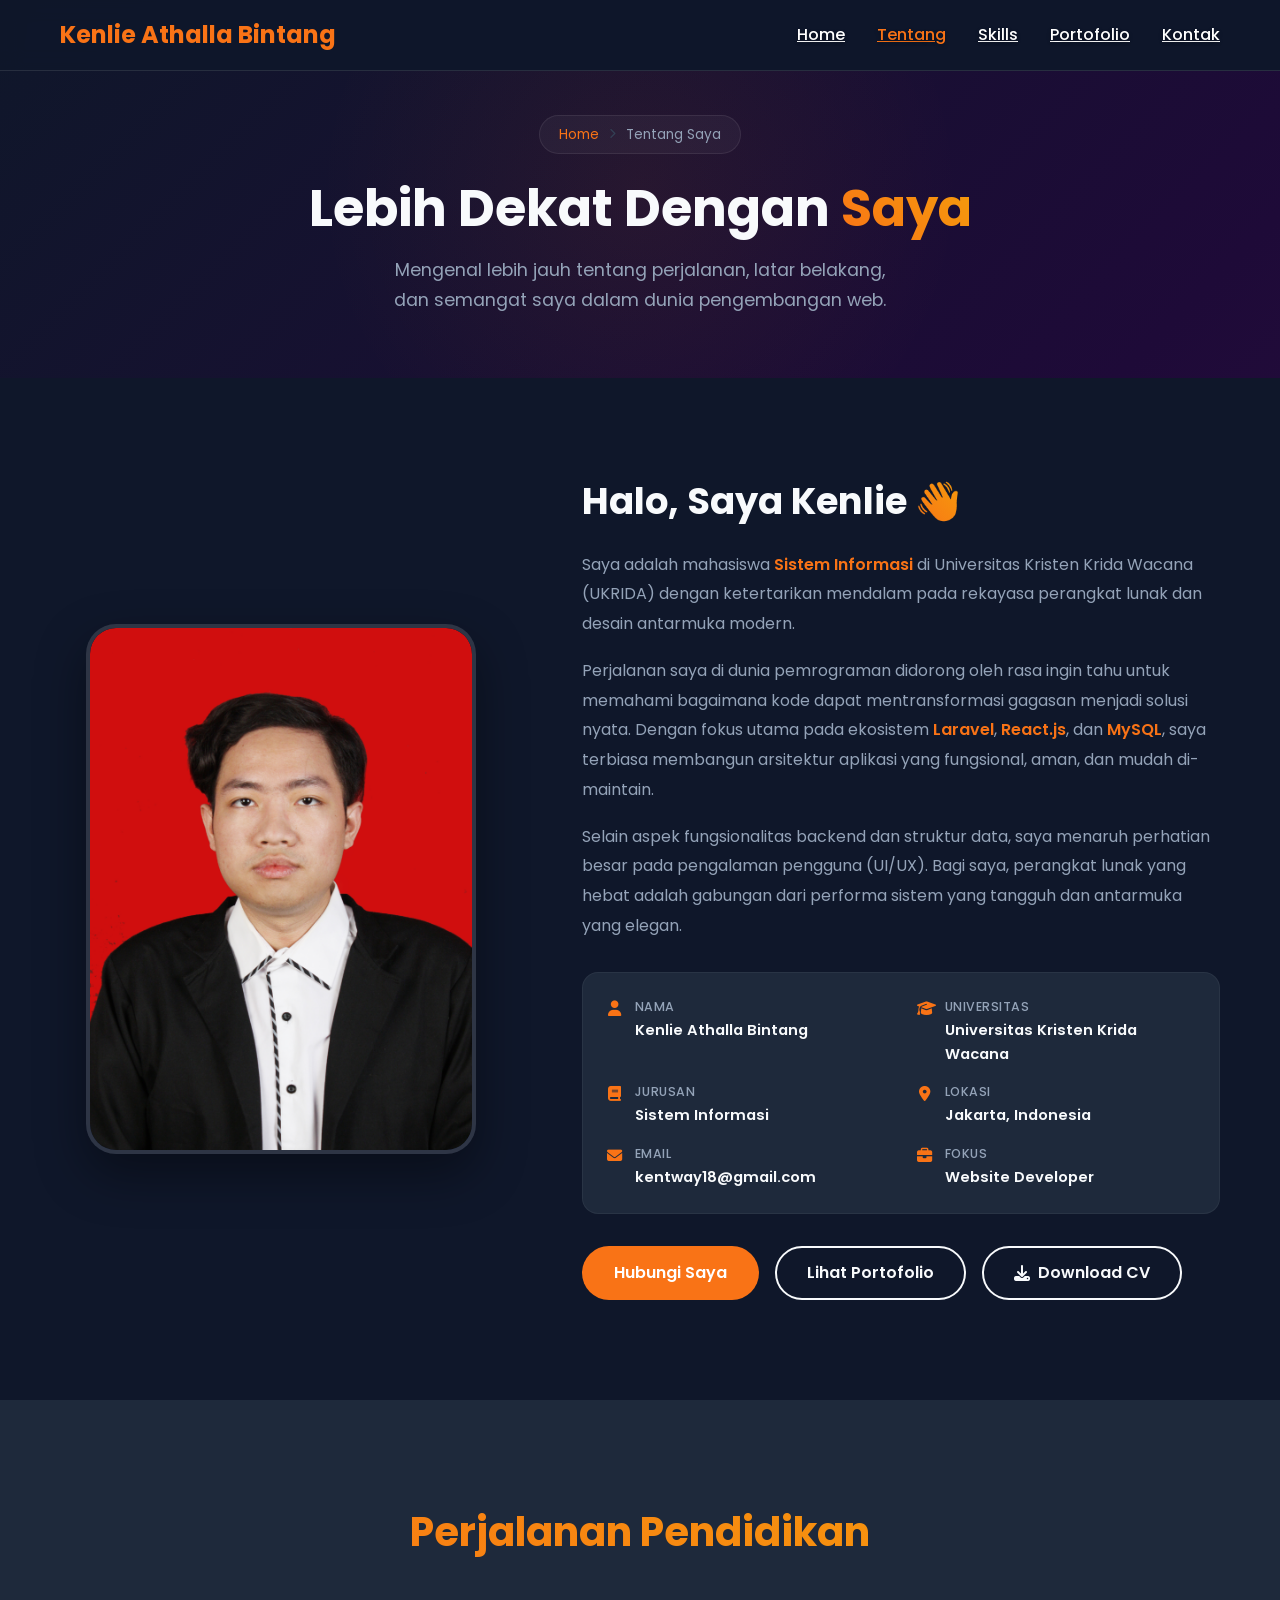
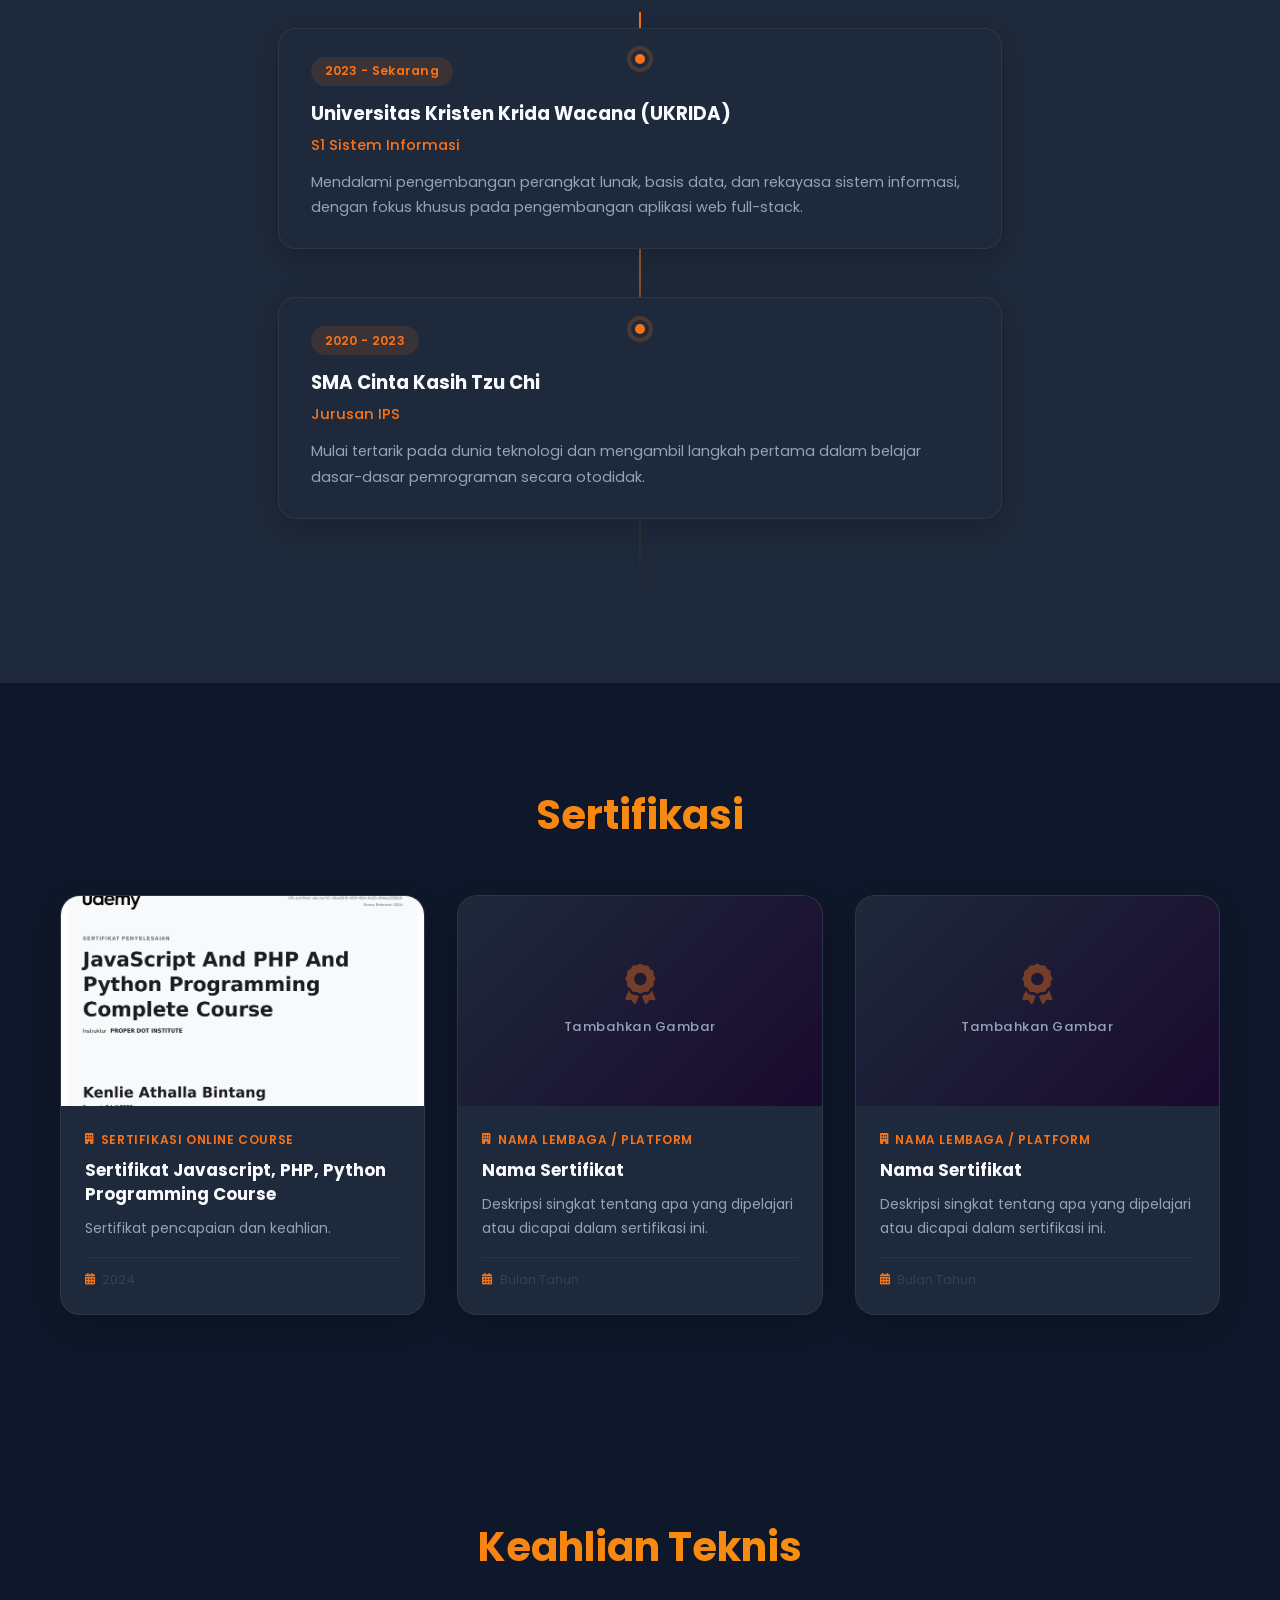
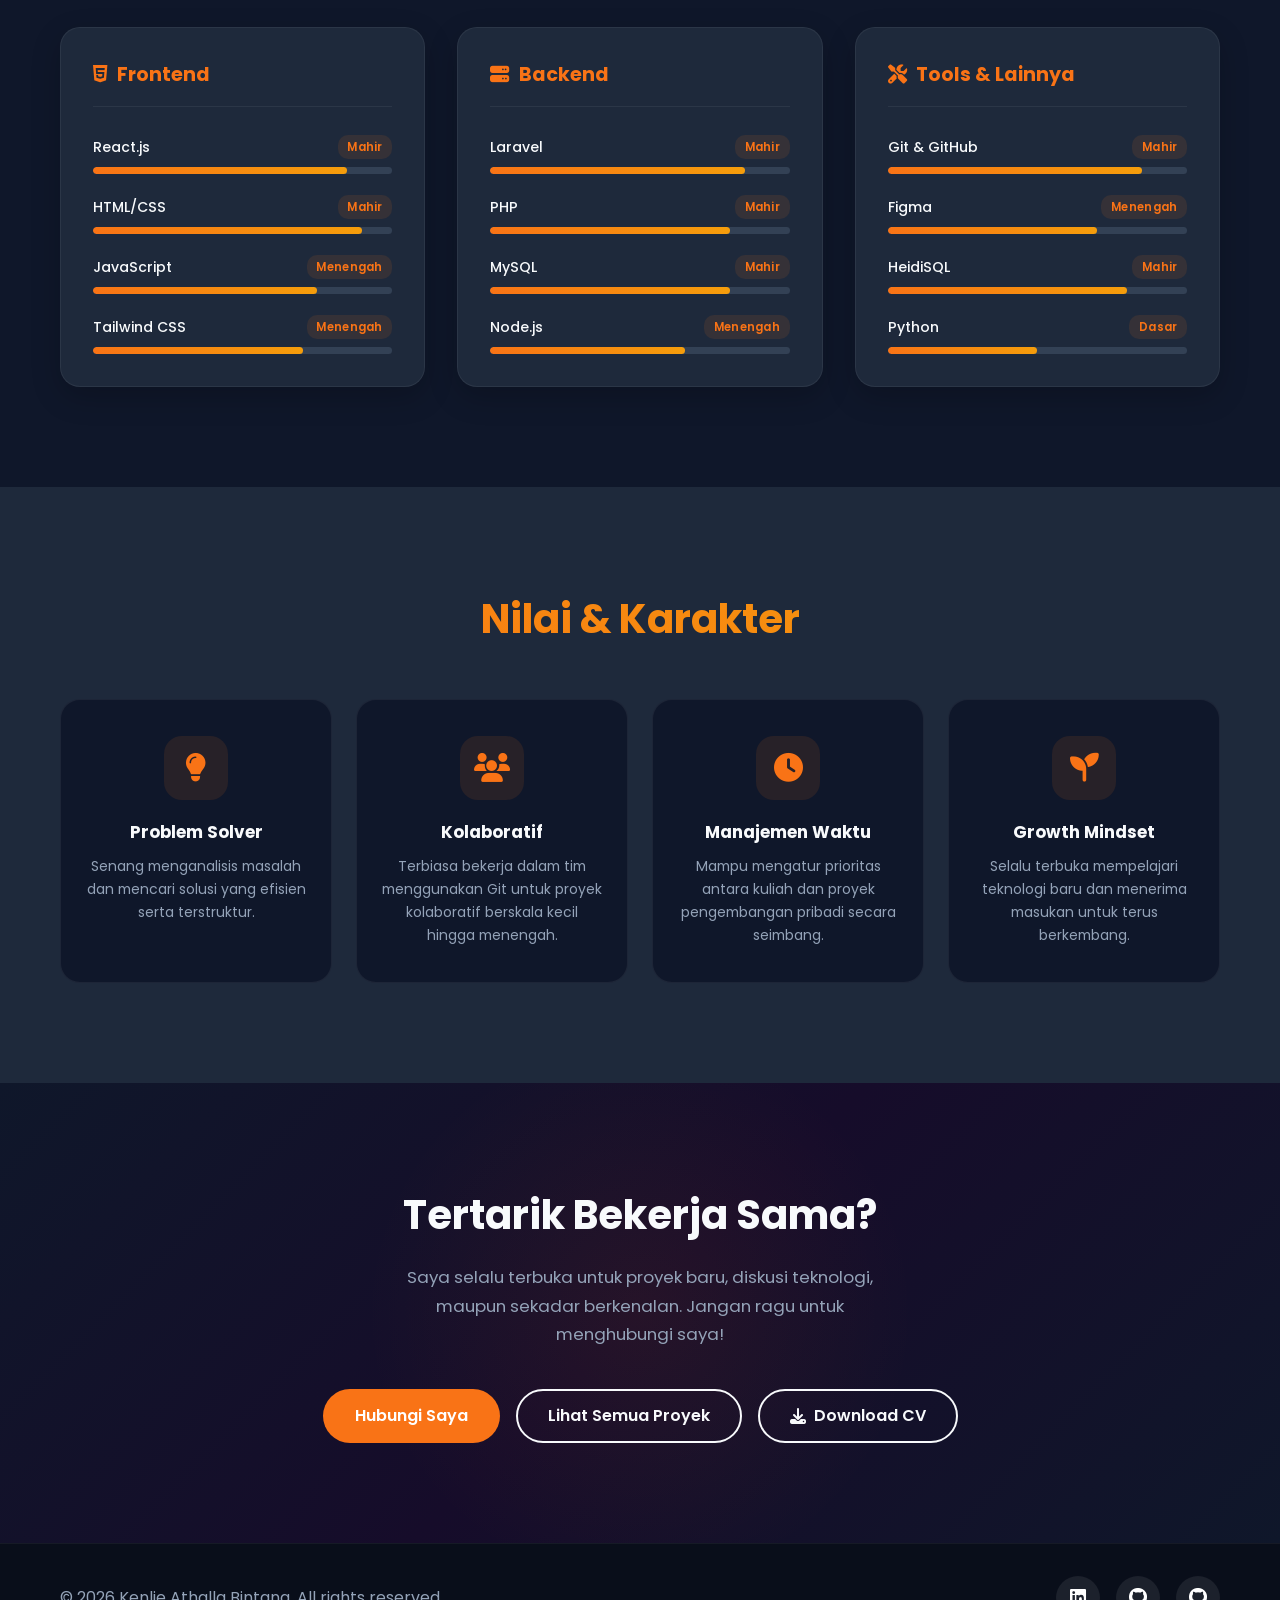
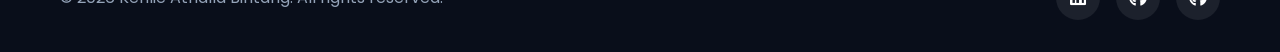
==== commit b8df0924: "Added Sertif and CV; Fix CSS and Added Some Animation JS" ====
--- a/about.html
+++ b/about.html
@@ -40,14 +40,14 @@
         </div>
     </nav>
 
-    <!-- Page Hero -->
+    <!-- Page Hero (aurora animation via CSS) -->
     <section class="page-hero">
         <div class="page-hero-content container">
-            <div class="breadcrumb">
+            <div class="breadcrumb hero-animate-1">
                 <a href="index.html">Home</a> <i class="fas fa-chevron-right"></i> <span>Tentang Saya</span>
             </div>
-            <h1>Lebih Dekat Dengan <span class="gradient-text">Saya</span></h1>
-            <p>Mengenal lebih jauh tentang perjalanan, latar belakang, dan semangat saya dalam dunia pengembangan web.</p>
+            <h1 class="hero-animate-2">Lebih Dekat Dengan <span class="gradient-text">Saya</span></h1>
+            <p class="hero-animate-3">Mengenal lebih jauh tentang perjalanan, latar belakang, dan semangat saya dalam dunia pengembangan web.</p>
         </div>
     </section>
 
@@ -55,12 +55,12 @@
     <section class="about-full-section">
         <div class="container">
             <div class="about-full-grid">
-                <div class="about-full-image">
+                <div class="about-full-image reveal">
                     <div class="image-wrapper">
                         <img src="Images/Self-potrait/Foto_Kenlie_Jas.jpg" alt="Kenlie Athalla Bintang">
                     </div>
                 </div>
-                <div class="about-full-text">
+                <div class="about-full-text reveal">
                     <h2>Halo, Saya Kenlie <span class="gradient-text">👋</span></h2>
                     <p>
                         Saya adalah mahasiswa <span class="highlight">Sistem Informasi</span> di Universitas Kristen Krida Wacana
@@ -125,7 +125,7 @@
                     <div class="about-cta-buttons">
                         <a href="index.html#contact" class="btn btn-primary">Hubungi Saya</a>
                         <a href="portfolio.html" class="btn btn-secondary">Lihat Portofolio</a>
-                        <a href="My-CV/CV_Kenlie.pdf" class="btn btn-secondary" download><i class="fas fa-download"></i> Download CV</a>
+                        <a href="My-CV/CV Kenlie ATS.pdf" class="btn btn-secondary" download><i class="fas fa-download"></i> Download CV</a>
                     </div>
                 </div>
             </div>
@@ -135,7 +135,7 @@
     <!-- Education Timeline -->
     <section class="education-section">
         <div class="container">
-            <h2 class="section-title">Perjalanan Pendidikan</h2>
+            <h2 class="section-title reveal">Perjalanan Pendidikan</h2>
             <div class="timeline">
                 <div class="timeline-item">
                     <div class="timeline-dot"></div>
@@ -168,13 +168,13 @@
     <!-- Sertifikasi -->
     <section class="cert-section">
         <div class="container">
-            <h2 class="section-title">Sertifikasi</h2>
-            <div class="cert-grid">
-
-                <!-- Sertifikat 1 — ganti src dengan path gambar nyata -->
-                <div class="cert-card">
+            <h2 class="section-title reveal">Sertifikasi</h2>
+            <div class="cert-grid stagger-container">
+
+                <!-- Sertifikat 1 -->
+                <div class="cert-card stagger-item">
                     <div class="cert-img-wrap">
-                        <img src="Images/Certificates/cert-1.jpg" alt="Sertifikat 1"
+                        <img src="Images/Sertificate/Sertificate 1.jpg" alt="Sertifikat 1"
                              onerror="this.style.display='none'; this.nextElementSibling.style.display='flex';">
                         <div class="cert-placeholder">
                             <i class="fas fa-award"></i>
@@ -182,15 +182,15 @@
                         </div>
                     </div>
                     <div class="cert-info">
-                        <span class="cert-issuer"><i class="fas fa-building"></i> Nama Lembaga / Platform</span>
-                        <h3 class="cert-title">Nama Sertifikat</h3>
-                        <p class="cert-desc">Deskripsi singkat tentang apa yang dipelajari atau dicapai dalam sertifikasi ini.</p>
-                        <span class="cert-date"><i class="fas fa-calendar-alt"></i> Bulan Tahun</span>
+                        <span class="cert-issuer"><i class="fas fa-building"></i> Sertifikasi Online Course</span>
+                        <h3 class="cert-title">Sertifikat Javascript, PHP, Python Programming Course</h3>
+                        <p class="cert-desc">Sertifikat pencapaian dan keahlian.</p>
+                        <span class="cert-date"><i class="fas fa-calendar-alt"></i> 2024</span>
                     </div>
                 </div>
 
                 <!-- Sertifikat 2 -->
-                <div class="cert-card">
+                <div class="cert-card stagger-item">
                     <div class="cert-img-wrap">
                         <img src="Images/Certificates/cert-2.jpg" alt="Sertifikat 2"
                              onerror="this.style.display='none'; this.nextElementSibling.style.display='flex';">
@@ -208,7 +208,7 @@
                 </div>
 
                 <!-- Sertifikat 3 -->
-                <div class="cert-card">
+                <div class="cert-card stagger-item">
                     <div class="cert-img-wrap">
                         <img src="Images/Certificates/cert-3.jpg" alt="Sertifikat 3"
                              onerror="this.style.display='none'; this.nextElementSibling.style.display='flex';">
@@ -232,9 +232,9 @@
     <!-- Skills Full -->
     <section class="skills-full-section">
         <div class="container">
-            <h2 class="section-title">Keahlian Teknis</h2>
-            <div class="skills-full-grid">
-                <div class="skill-full-card">
+            <h2 class="section-title reveal">Keahlian Teknis</h2>
+            <div class="skills-full-grid stagger-container">
+                <div class="skill-full-card stagger-item">
                     <h3><i class="fab fa-html5"></i> Frontend</h3>
                     <div class="skill-item">
                         <div class="skill-item-header">
@@ -266,7 +266,7 @@
                     </div>
                 </div>
 
-                <div class="skill-full-card">
+                <div class="skill-full-card stagger-item">
                     <h3><i class="fas fa-server"></i> Backend</h3>
                     <div class="skill-item">
                         <div class="skill-item-header">
@@ -298,11 +298,11 @@
                     </div>
                 </div>
 
-                <div class="skill-full-card">
-                    <h3><i class="fas fa-tools"></i> Tools & Lainnya</h3>
-                    <div class="skill-item">
-                        <div class="skill-item-header">
-                            <span>Git & GitHub</span>
+                <div class="skill-full-card stagger-item">
+                    <h3><i class="fas fa-tools"></i> Tools &amp; Lainnya</h3>
+                    <div class="skill-item">
+                        <div class="skill-item-header">
+                            <span>Git &amp; GitHub</span>
                             <span class="skill-level-label">Mahir</span>
                         </div>
                         <div class="skill-bar-track"><div class="skill-bar-fill" data-width="85%"></div></div>
@@ -336,24 +336,24 @@
     <!-- Achievements / Soft Skills -->
     <section class="achievements-section">
         <div class="container">
-            <h2 class="section-title">Nilai &amp; Karakter</h2>
-            <div class="achievements-grid">
-                <div class="achievement-card">
+            <h2 class="section-title reveal">Nilai &amp; Karakter</h2>
+            <div class="achievements-grid stagger-container">
+                <div class="achievement-card stagger-item">
                     <div class="icon-wrap"><i class="fas fa-lightbulb"></i></div>
                     <h3>Problem Solver</h3>
                     <p>Senang menganalisis masalah dan mencari solusi yang efisien serta terstruktur.</p>
                 </div>
-                <div class="achievement-card">
+                <div class="achievement-card stagger-item">
                     <div class="icon-wrap"><i class="fas fa-users"></i></div>
                     <h3>Kolaboratif</h3>
                     <p>Terbiasa bekerja dalam tim menggunakan Git untuk proyek kolaboratif berskala kecil hingga menengah.</p>
                 </div>
-                <div class="achievement-card">
+                <div class="achievement-card stagger-item">
                     <div class="icon-wrap"><i class="fas fa-clock"></i></div>
                     <h3>Manajemen Waktu</h3>
                     <p>Mampu mengatur prioritas antara kuliah dan proyek pengembangan pribadi secara seimbang.</p>
                 </div>
-                <div class="achievement-card">
+                <div class="achievement-card stagger-item">
                     <div class="icon-wrap"><i class="fas fa-seedling"></i></div>
                     <h3>Growth Mindset</h3>
                     <p>Selalu terbuka mempelajari teknologi baru dan menerima masukan untuk terus berkembang.</p>
@@ -364,7 +364,7 @@
 
     <!-- CTA Section -->
     <section class="about-cta-section">
-        <div class="container about-cta-content">
+        <div class="container about-cta-content reveal">
             <h2>Tertarik Bekerja Sama?</h2>
             <p>Saya selalu terbuka untuk proyek baru, diskusi teknologi, maupun sekadar berkenalan. Jangan ragu untuk menghubungi saya!</p>
             <div class="cta-buttons">
@@ -389,40 +389,6 @@
         </div>
     </footer>
 
-    <script>
-        // Mobile Navigation Toggle
-        const hamburger = document.querySelector('.hamburger');
-        const navMenu = document.querySelector('.nav-menu');
-
-        hamburger.addEventListener('click', () => {
-            hamburger.classList.toggle('active');
-            navMenu.classList.toggle('active');
-        });
-
-        document.querySelectorAll('.nav-link').forEach(n => n.addEventListener('click', () => {
-            hamburger.classList.remove('active');
-            navMenu.classList.remove('active');
-        }));
-
-        // Navbar scroll effect
-        window.addEventListener('scroll', () => {
-            const navbar = document.querySelector('.navbar');
-            navbar.classList.toggle('scrolled', window.scrollY > 50);
-        });
-
-        // Animate skill bars on scroll (triggered by IntersectionObserver)
-        const skillObserver = new IntersectionObserver((entries) => {
-            entries.forEach(entry => {
-                if (entry.isIntersecting) {
-                    entry.target.querySelectorAll('.skill-bar-fill').forEach(fill => {
-                        fill.style.width = fill.getAttribute('data-width') || '0%';
-                    });
-                    skillObserver.unobserve(entry.target);
-                }
-            });
-        }, { threshold: 0.3 });
-
-        document.querySelectorAll('.skill-full-card').forEach(card => skillObserver.observe(card));
-    </script>
+    <script src="script.js"></script>
 </body>
 </html>
--- a/style.css
+++ b/style.css
@@ -164,7 +164,10 @@
     font-weight: 600;
     transition: all 0.3s ease;
     border: 2px solid transparent;
-    display: inline-block;
+    display: inline-flex;
+    align-items: center;
+    justify-content: center;
+    gap: 0.5rem;
 }
 
 .btn-primary {
@@ -544,22 +547,30 @@
 }
 
 .social-links a {
-    width: 45px;
-    height: 45px;
-    background: rgba(255, 255, 255, 0.05);
+    width: 44px;
+    height: 44px;
+    background: rgba(255, 255, 255, 0.08);
     border-radius: 50%;
-    display: flex;
+    display: inline-flex;
     align-items: center;
     justify-content: center;
-    color: var(--text-main);
+    color: #ffffff;
+    font-size: 1.15rem;
     text-decoration: none;
-    transition: all 0.3s ease;
+    transition: transform 0.25s ease, background-color 0.25s ease, color 0.25s ease;
+}
+
+.social-links a i {
+    display: flex;
+    align-items: center;
+    justify-content: center;
+    line-height: 1;
 }
 
 .social-links a:hover {
     background: var(--primary);
-    color: white;
-    transform: translateY(-3px);
+    color: #ffffff !important;
+    transform: translateY(-4px);
 }
 
 /* =========================================
@@ -1170,6 +1181,7 @@
     display: flex;
     gap: 1rem;
     justify-content: center;
+    align-items: center;
     flex-wrap: wrap;
 }
 
@@ -1225,14 +1237,15 @@
     overflow: hidden;
     border: 1px solid rgba(255,255,255,0.06);
     box-shadow: 0 10px 30px rgba(0,0,0,0.2);
-    transition: transform 0.35s ease, box-shadow 0.35s ease, opacity 0.3s ease;
+    transition: transform 0.4s cubic-bezier(0.2, 0.8, 0.2, 1), box-shadow 0.4s ease, border-color 0.4s ease, opacity 0.3s ease;
     display: flex;
     flex-direction: column;
 }
 
 .portfolio-full-card:hover {
-    transform: translateY(-8px);
-    box-shadow: 0 22px 55px rgba(0,0,0,0.35);
+    transform: translateY(-9px);
+    box-shadow: 0 22px 50px rgba(0,0,0,0.4), 0 0 25px rgba(249, 115, 22, 0.15);
+    border-color: rgba(249, 115, 22, 0.4);
 }
 
 .portfolio-full-card.hidden {
@@ -1245,6 +1258,19 @@
     object-fit: cover;
     display: block;
     background-color: var(--bg-alt);
+    transition: transform 0.45s ease;
+}
+
+.portfolio-full-card:hover .pf-card-image {
+    transform: scale(1.06);
+}
+
+.pf-card-body h3 {
+    transition: color 0.3s ease;
+}
+
+.portfolio-full-card:hover .pf-card-body h3 {
+    color: var(--primary);
 }
 
 .pf-card-body {
@@ -1563,13 +1589,13 @@
     overflow: hidden;
     display: flex;
     flex-direction: column;
-    transition: transform 0.35s ease, box-shadow 0.35s ease, border-color 0.35s ease;
+    transition: transform 0.4s cubic-bezier(0.2, 0.8, 0.2, 1), box-shadow 0.4s ease, border-color 0.4s ease;
 }
 
 .cert-card:hover {
-    transform: translateY(-6px);
-    box-shadow: 0 20px 50px rgba(0, 0, 0, 0.3);
-    border-color: rgba(249, 115, 22, 0.25);
+    transform: translateY(-9px);
+    box-shadow: 0 22px 50px rgba(0, 0, 0, 0.4), 0 0 25px rgba(249, 115, 22, 0.15);
+    border-color: rgba(249, 115, 22, 0.4);
 }
 
 /* Gambar sertifikat */
@@ -1587,11 +1613,11 @@
     height: 100%;
     object-fit: cover;
     display: block;
-    transition: transform 0.4s ease;
+    transition: transform 0.45s ease;
 }
 
 .cert-card:hover .cert-img-wrap img {
-    transform: scale(1.04);
+    transform: scale(1.06);
 }
 
 /* Placeholder saat gambar belum ada / gagal load */
@@ -1650,6 +1676,11 @@
     color: var(--text-main);
     line-height: 1.4;
     margin: 0.15rem 0;
+    transition: color 0.3s ease;
+}
+
+.cert-card:hover .cert-title {
+    color: var(--primary);
 }
 
 .cert-desc {
@@ -1675,3 +1706,115 @@
     color: var(--primary);
     font-size: 0.72rem;
 }
+
+/* =========================================
+   ANIMATION SYSTEM (Fixed & Clean)
+========================================= */
+
+/* --- Keyframes --- */
+@keyframes heroFadeUp {
+    from { opacity: 0; transform: translateY(35px); }
+    to   { opacity: 1; transform: translateY(0); }
+}
+@keyframes heroFadeRight {
+    from { opacity: 0; transform: translateX(35px); }
+    to   { opacity: 1; transform: translateX(0); }
+}
+@keyframes shimmerPulse {
+    0%, 100% { text-shadow: none; }
+    50%       { text-shadow: 0 0 15px rgba(249,115,22,0.6), 0 0 30px rgba(249,115,22,0.2); }
+}
+@keyframes auroraShift {
+    0%   { background-position: 0% 50%; }
+    50%  { background-position: 100% 50%; }
+    100% { background-position: 0% 50%; }
+}
+
+/* --- 1. Hero Entrance (page load) --- */
+.hero-animate-1 {
+    opacity: 0;
+    animation: heroFadeUp 0.85s cubic-bezier(0.22,1,0.36,1) forwards;
+}
+.hero-animate-2 {
+    opacity: 0;
+    animation: heroFadeUp 0.85s cubic-bezier(0.22,1,0.36,1) 0.15s forwards;
+}
+.hero-animate-3 {
+    opacity: 0;
+    animation: heroFadeUp 0.85s cubic-bezier(0.22,1,0.36,1) 0.3s forwards;
+}
+.hero-animate-img {
+    opacity: 0;
+    animation: heroFadeRight 0.95s cubic-bezier(0.22,1,0.36,1) 0.2s forwards;
+}
+
+/* --- 8. Shimmer Glow (nav logo) --- */
+.nav-logo a {
+    animation: shimmerPulse 5s ease-in-out infinite;
+}
+
+/* --- 10. Aurora Page Hero Background --- */
+.page-hero {
+    background: linear-gradient(135deg, #0f172a 0%, #1e0a38 30%, #2d1040 50%, #1e0a38 70%, #0f172a 100%) !important;
+    background-size: 300% 300% !important;
+    animation: auroraShift 9s ease infinite;
+}
+
+/* --- 3. Scroll Reveal (generic) --- */
+.reveal {
+    opacity: 0;
+    transform: translateY(30px);
+    transition: opacity 0.65s ease, transform 0.65s ease;
+}
+.reveal.visible {
+    opacity: 1;
+    transform: translateY(0);
+}
+
+/* --- 4. Stagger Items (cards, stats) --- */
+.stagger-item {
+    opacity: 0;
+    transform: translateY(25px);
+    transition: opacity 0.55s ease, transform 0.55s ease;
+}
+.stagger-item.visible {
+    opacity: 1;
+    transform: translateY(0);
+}
+.stagger-item:nth-child(1)  { transition-delay: 0.05s; }
+.stagger-item:nth-child(2)  { transition-delay: 0.12s; }
+.stagger-item:nth-child(3)  { transition-delay: 0.19s; }
+.stagger-item:nth-child(4)  { transition-delay: 0.26s; }
+.stagger-item:nth-child(5)  { transition-delay: 0.33s; }
+.stagger-item:nth-child(6)  { transition-delay: 0.4s; }
+
+/* --- 6. Timeline Fade-Up (Mobile & Desktop Safe) --- */
+.timeline-item {
+    opacity: 0;
+    transform: translateY(30px);
+    transition: opacity 0.65s ease, transform 0.65s ease;
+}
+.timeline-item.visible {
+    opacity: 1;
+    transform: translateY(0) !important;
+}
+
+/* --- 7. Skill Tag Pop-in --- */
+.skill-tag-pop {
+    opacity: 0;
+    transform: scale(0.85);
+    display: inline-block;
+    transition: opacity 0.3s ease, transform 0.3s ease;
+}
+.skill-tag-pop.visible {
+    opacity: 1;
+    transform: scale(1);
+}
+
+/* --- 9. Footer Social Hover --- */
+.social-links a:hover,
+.footer-social a:hover {
+    transform: translateY(-4px);
+    background: var(--primary);
+    color: #ffffff !important;
+}
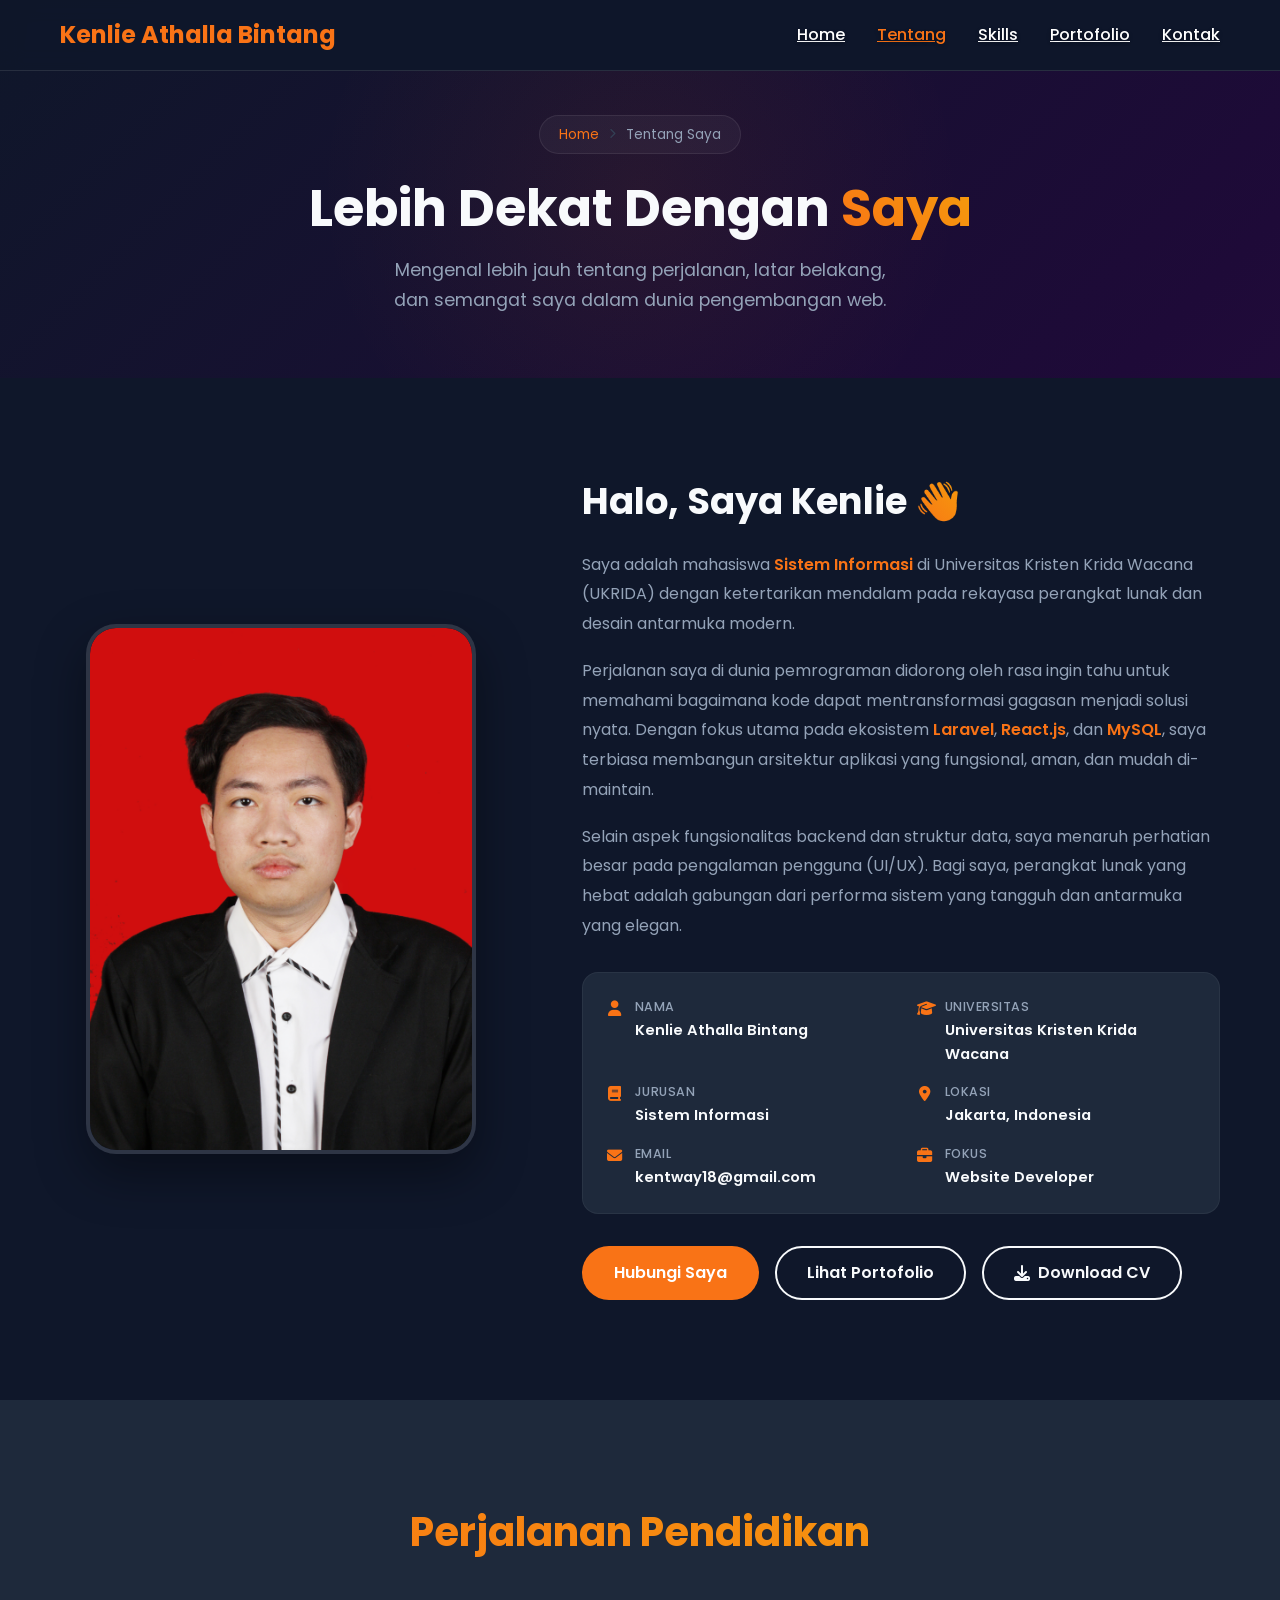
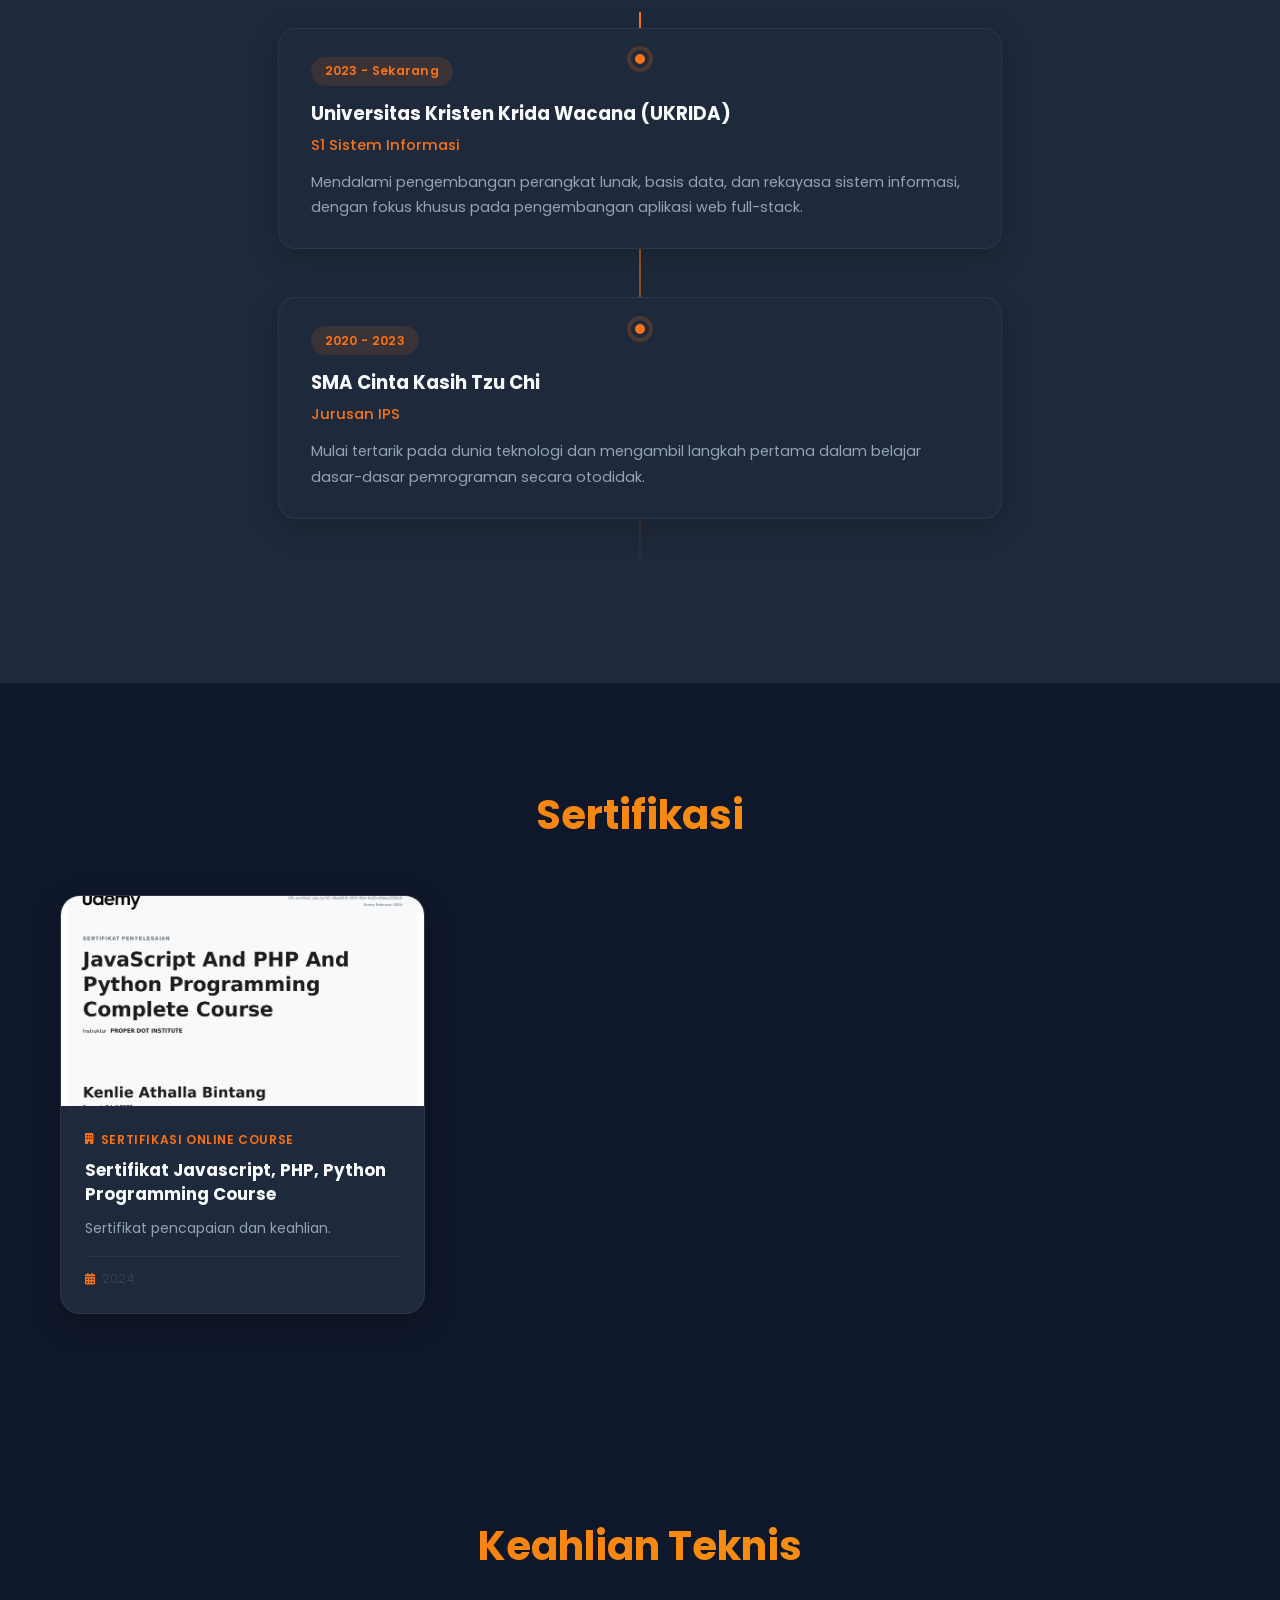
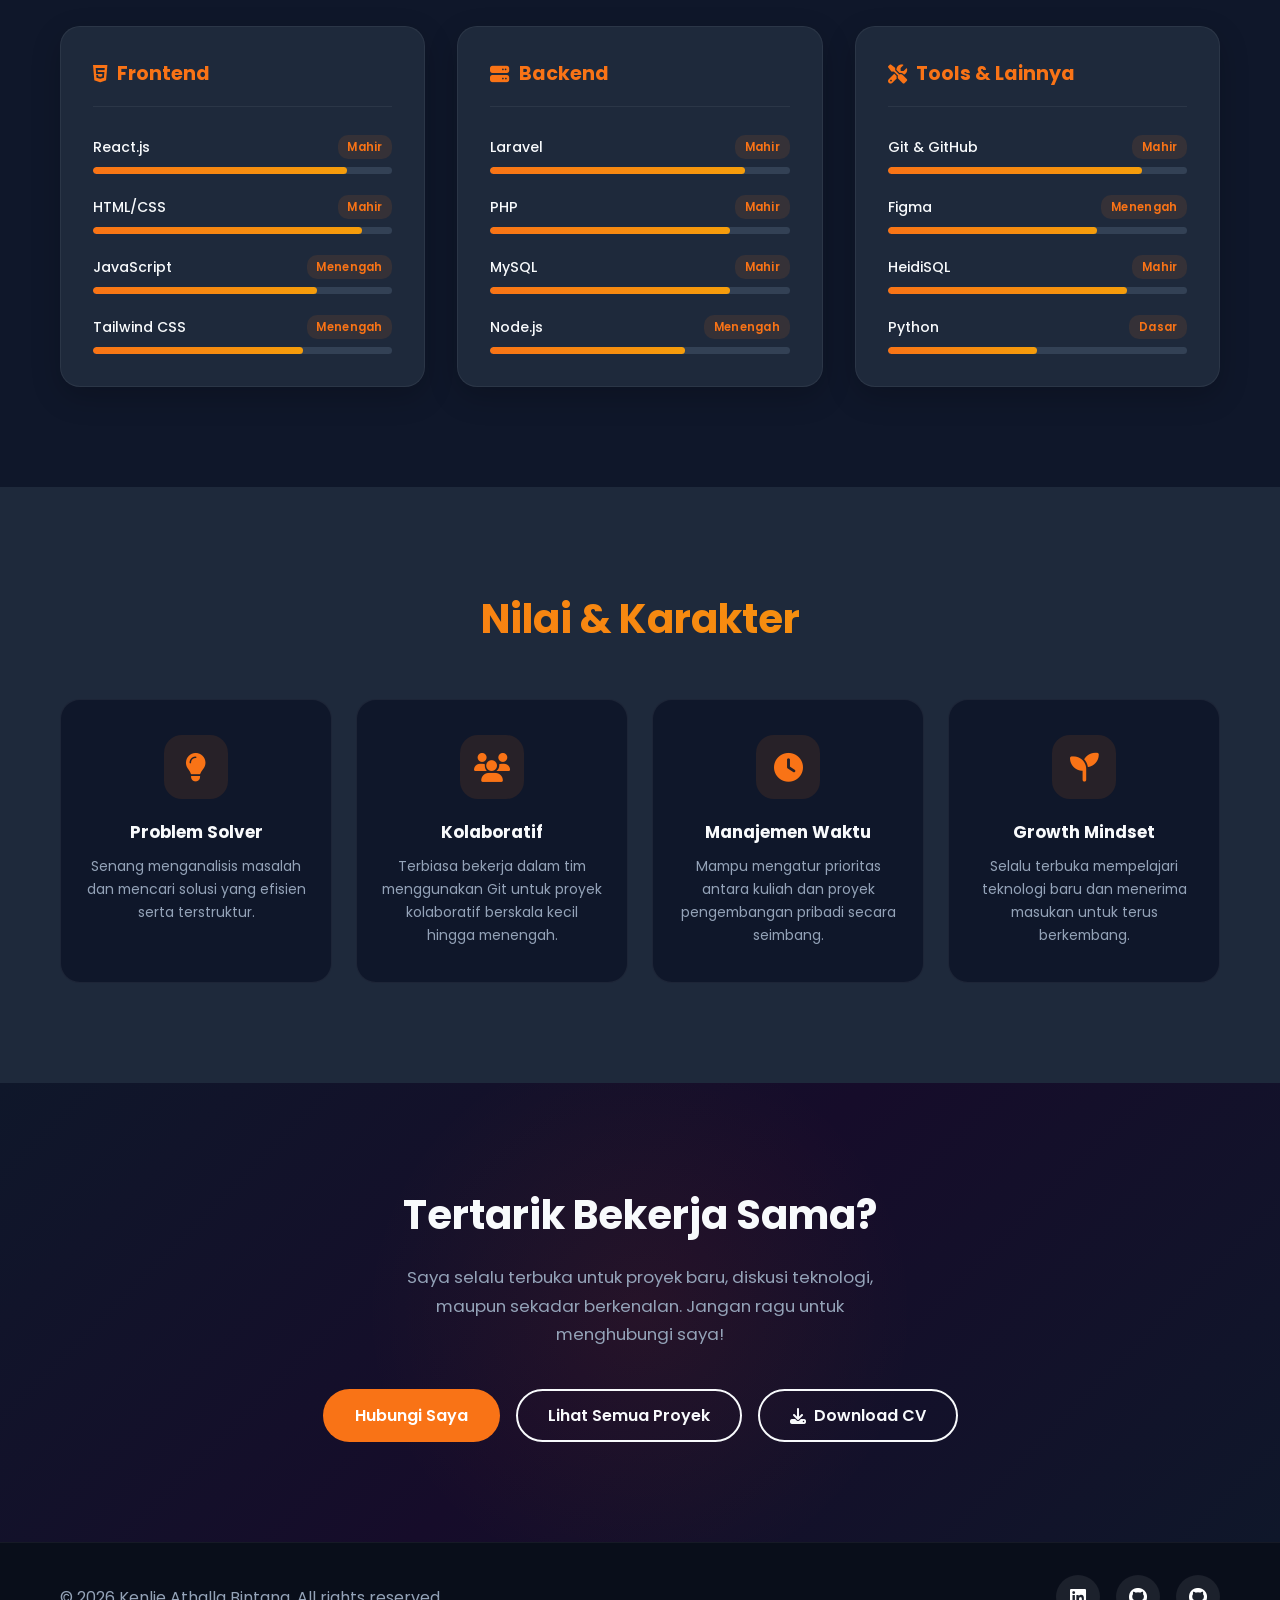
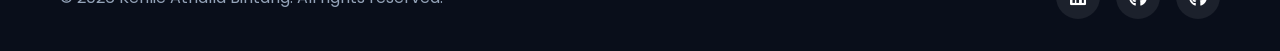
==== commit 0dcba51f: "updated About me" ====
--- a/about.html
+++ b/about.html
@@ -188,43 +188,6 @@
                         <span class="cert-date"><i class="fas fa-calendar-alt"></i> 2024</span>
                     </div>
                 </div>
-
-                <!-- Sertifikat 2 -->
-                <div class="cert-card stagger-item">
-                    <div class="cert-img-wrap">
-                        <img src="Images/Certificates/cert-2.jpg" alt="Sertifikat 2"
-                             onerror="this.style.display='none'; this.nextElementSibling.style.display='flex';">
-                        <div class="cert-placeholder">
-                            <i class="fas fa-award"></i>
-                            <span>Tambahkan Gambar</span>
-                        </div>
-                    </div>
-                    <div class="cert-info">
-                        <span class="cert-issuer"><i class="fas fa-building"></i> Nama Lembaga / Platform</span>
-                        <h3 class="cert-title">Nama Sertifikat</h3>
-                        <p class="cert-desc">Deskripsi singkat tentang apa yang dipelajari atau dicapai dalam sertifikasi ini.</p>
-                        <span class="cert-date"><i class="fas fa-calendar-alt"></i> Bulan Tahun</span>
-                    </div>
-                </div>
-
-                <!-- Sertifikat 3 -->
-                <div class="cert-card stagger-item">
-                    <div class="cert-img-wrap">
-                        <img src="Images/Certificates/cert-3.jpg" alt="Sertifikat 3"
-                             onerror="this.style.display='none'; this.nextElementSibling.style.display='flex';">
-                        <div class="cert-placeholder">
-                            <i class="fas fa-award"></i>
-                            <span>Tambahkan Gambar</span>
-                        </div>
-                    </div>
-                    <div class="cert-info">
-                        <span class="cert-issuer"><i class="fas fa-building"></i> Nama Lembaga / Platform</span>
-                        <h3 class="cert-title">Nama Sertifikat</h3>
-                        <p class="cert-desc">Deskripsi singkat tentang apa yang dipelajari atau dicapai dalam sertifikasi ini.</p>
-                        <span class="cert-date"><i class="fas fa-calendar-alt"></i> Bulan Tahun</span>
-                    </div>
-                </div>
-
             </div>
         </div>
     </section>
